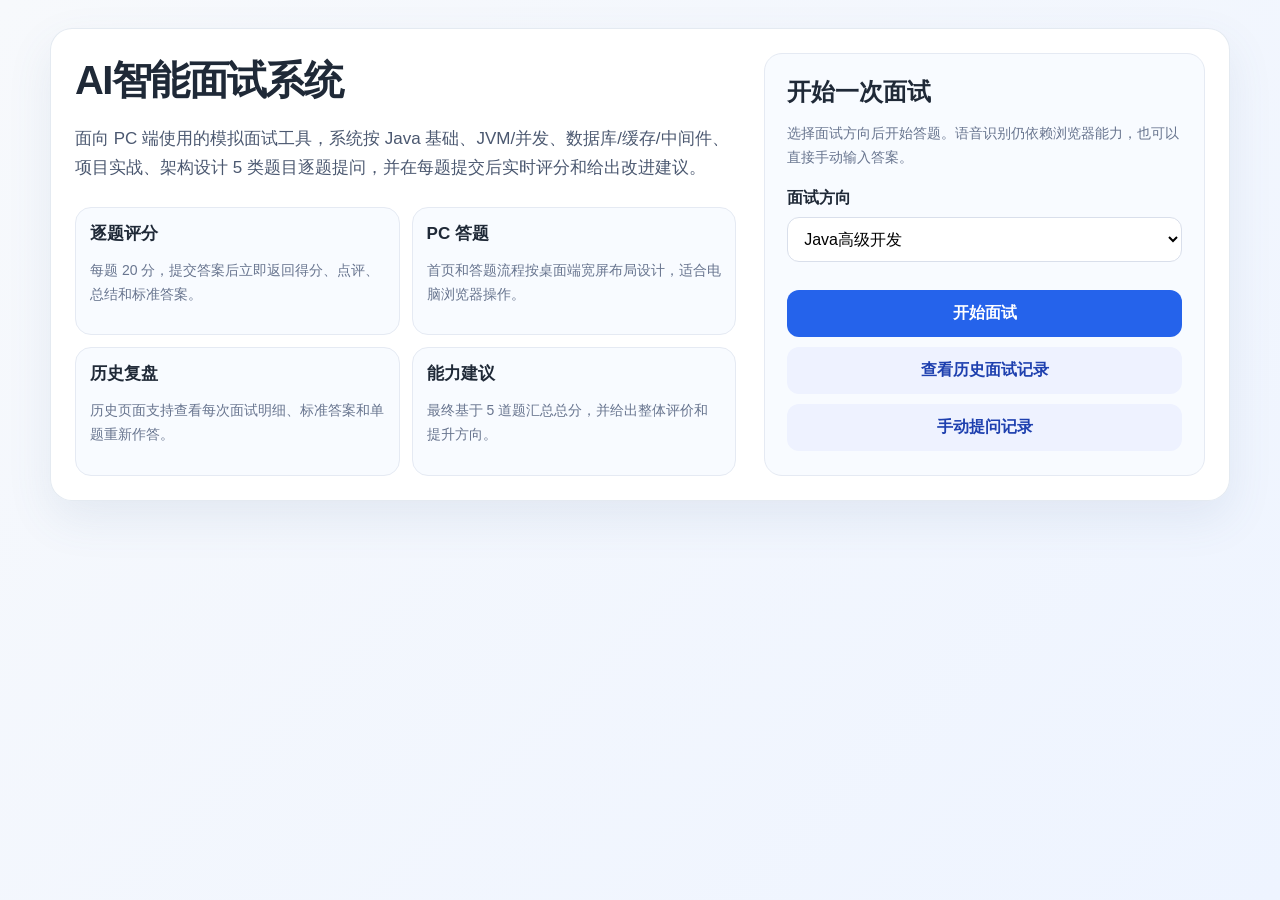
==== src/main/resources/static/index.html @ f900206b "初始提交" ====
<!doctype html>
<html lang="zh-CN">
<head>
    <meta charset="UTF-8">
    <meta name="viewport" content="width=device-width, initial-scale=1.0">
    <title>AI智能面试系统</title>
    <style>
        * {
            box-sizing: border-box;
        }

        body {
            margin: 0;
            background: linear-gradient(135deg, #f7f9fc 0%, #eef4ff 100%);
            color: #1f2937;
            font-family: -apple-system, BlinkMacSystemFont, "Segoe UI", sans-serif;
            min-width: 1180px;
        }

        .app {
            width: 1180px;
            min-height: 100vh;
            margin: 0 auto;
            padding: 28px 0;
        }

        .card {
            margin-bottom: 18px;
            padding: 24px;
            background: rgba(255, 255, 255, 0.94);
            border: 1px solid rgba(226, 232, 240, 0.9);
            border-radius: 22px;
            box-shadow: 0 18px 45px rgba(83, 105, 145, 0.10);
        }

        h1, h2, h3 {
            margin: 0 0 12px;
        }

        p {
            line-height: 1.7;
        }

        select, textarea {
            width: 100%;
            border-radius: 12px;
            font-size: 16px;
        }

        button {
            width: auto;
            min-width: 150px;
            border-radius: 12px;
            font-size: 16px;
            cursor: pointer;
        }

        select, textarea {
            padding: 12px;
            border: 1px solid #d9dfeb;
            background: #fff;
        }

        textarea {
            min-height: 150px;
            resize: vertical;
            line-height: 1.6;
        }

        button {
            margin-top: 10px;
            padding: 13px 14px;
            border: 0;
            background: #2563eb;
            color: #fff;
            font-weight: 700;
        }

        button.secondary {
            background: #eef2ff;
            color: #1e40af;
        }

        button.danger {
            background: #dc2626;
        }

        button:disabled {
            background: #a9b4c7;
        }

        .muted {
            color: #68758f;
            font-size: 14px;
        }

        .question {
            padding: 16px;
            background: #f8fafc;
            border-left: 4px solid #2563eb;
            border-radius: 12px;
            line-height: 1.8;
        }

        .score {
            font-size: 42px;
            font-weight: 800;
            color: #2563eb;
        }

        .hidden {
            display: none;
        }

        .row {
            display: grid;
            grid-template-columns: 1fr 1fr;
            gap: 10px;
        }

        .home-layout {
            display: grid;
            grid-template-columns: 1.2fr 0.8fr;
            gap: 28px;
            align-items: stretch;
        }

        .home-layout > h1,
        .home-layout > p,
        .home-layout > label,
        .home-layout > select,
        .home-layout > button {
            display: none;
        }

        .home-title {
            font-size: 40px;
            letter-spacing: -0.04em;
            margin-bottom: 16px;
        }

        .home-lead {
            max-width: 680px;
            color: #4b5870;
            font-size: 17px;
        }

        .feature-grid {
            display: grid;
            grid-template-columns: repeat(2, 1fr);
            gap: 12px;
            margin-top: 24px;
        }

        .feature-card {
            padding: 14px;
            background: #f8fbff;
            border: 1px solid #e5eaf3;
            border-radius: 16px;
        }

        .feature-card h3 {
            margin-bottom: 6px;
            font-size: 17px;
        }

        .action-panel {
            padding: 22px;
            background: #f8fbff;
            border-radius: 18px;
            border: 1px solid #e5eaf3;
        }

        .action-panel label {
            display: block;
            margin: 18px 0 8px;
            font-weight: 700;
        }

        .action-panel button {
            width: 100%;
        }

        .home-actions {
            margin-top: 18px;
        }

        .summary-item {
            padding: 12px;
            border: 1px solid #e5eaf3;
            border-radius: 12px;
            margin-top: 10px;
        }

        .history-item {
            padding: 14px;
            border: 1px solid #e5eaf3;
            border-radius: 14px;
            margin-top: 12px;
            background: #fbfdff;
        }

        .history-meta {
            color: #68758f;
            font-size: 13px;
            line-height: 1.7;
        }

        .reanswer-box {
            margin-top: 12px;
            padding: 12px;
            background: #f8fafc;
            border-radius: 12px;
        }
    </style>
</head>
<body>
<main class="app">
    <section id="home" class="card home-layout">
        <div>
            <h1 class="home-title">AI智能面试系统</h1>
            <p class="home-lead">面向 PC 端使用的模拟面试工具，系统按 Java 基础、JVM/并发、数据库/缓存/中间件、项目实战、架构设计 5 类题目逐题提问，并在每题提交后实时评分和给出改进建议。</p>
            <div class="feature-grid">
                <div class="feature-card">
                    <h3>逐题评分</h3>
                    <p class="muted">每题 20 分，提交答案后立即返回得分、点评、总结和标准答案。</p>
                </div>
                <div class="feature-card">
                    <h3>PC 答题</h3>
                    <p class="muted">首页和答题流程按桌面端宽屏布局设计，适合电脑浏览器操作。</p>
                </div>
                <div class="feature-card">
                    <h3>历史复盘</h3>
                    <p class="muted">历史页面支持查看每次面试明细、标准答案和单题重新作答。</p>
                </div>
                <div class="feature-card">
                    <h3>能力建议</h3>
                    <p class="muted">最终基于 5 道题汇总总分，并给出整体评价和提升方向。</p>
                </div>
            </div>
        </div>
        <div class="action-panel">
            <h2>开始一次面试</h2>
            <p class="muted">选择面试方向后开始答题。语音识别仍依赖浏览器能力，也可以直接手动输入答案。</p>
            <label>面试方向</label>
            <select id="positionType">
                <option value="Java高级开发">Java高级开发</option>
                <option value="Java架构师">Java架构师</option>
                <option value="AI应用开发">AI应用开发</option>
                <option value="后端微服务架构">后端微服务架构</option>
            </select>
            <div class="home-actions">
                <button onclick="startInterview()">开始面试</button>
                <button class="secondary" onclick="location.href='history.html'">查看历史面试记录</button>
                <button class="secondary" onclick="location.href='manual-questions.html'">手动提问记录</button>
            </div>
        </div>
    </section>

    <section id="interview" class="card hidden">
        <h2 id="questionTitle">第 1 / 5 题</h2>
        <p id="questionType" class="muted"></p>
        <div id="questionContent" class="question"></div>
        <p class="muted">请点击开始录音，回答完成后点击结束录音，再确认文字是否准确。</p>
        <p id="speechSupportTip" class="muted"></p>

        <div class="row">
            <button id="startRecordBtn" onclick="startRecord()">开始录音</button>
            <button id="stopRecordBtn" class="danger" onclick="stopRecord()" disabled>结束录音</button>
        </div>

        <h3>识别文字</h3>
        <textarea id="userAnswer" placeholder="语音识别结果会出现在这里，也可以手动修改。"></textarea>
        <button onclick="submitAnswer()">确认文字并提交评分</button>
        <button class="secondary" onclick="clearAnswer()">重新输入</button>
    </section>

    <section id="result" class="card hidden">
        <h2>本题评分</h2>
        <div><span id="score" class="score">0</span> / 20</div>
        <h3>标准答案</h3>
        <p id="referenceAnswer"></p>
        <h3>本题总结</h3>
        <p id="answerSummary"></p>
        <h3>AI点评</h3>
        <p id="comment"></p>
        <h3>改进建议</h3>
        <p id="suggestion"></p>
        <button id="nextBtn" onclick="nextQuestion()">下一题</button>
        <button id="summaryBtn" class="hidden" onclick="loadSummary()">查看总结</button>
    </section>

    <section id="summary" class="card hidden">
        <h2>面试总结</h2>
        <div><span id="totalScore" class="score">0</span> / 100</div>
        <h3>整体评价</h3>
        <p id="overallComment"></p>
        <h3>提升建议</h3>
        <p id="improvementAdvice"></p>
        <h3>每题明细</h3>
        <div id="questionList"></div>
        <button onclick="location.reload()">重新面试</button>
    </section>

    <section id="history" class="card hidden">
        <h2>历史面试记录</h2>
        <p class="muted">按创建时间倒序展示，点击详情查看每题回答和建议。</p>
        <div id="historyList"></div>
        <button class="secondary" onclick="show('home')">返回首页</button>
    </section>

    <section id="historyDetail" class="card hidden">
        <h2>历史面试详情</h2>
        <div><span id="historyTotalScore" class="score">0</span> / 100</div>
        <p id="historyBaseInfo" class="muted"></p>
        <h3>整体评价</h3>
        <p id="historyOverallComment"></p>
        <h3>提升建议</h3>
        <p id="historyImprovementAdvice"></p>
        <h3>每题明细</h3>
        <div id="historyQuestionList"></div>
        <button class="secondary" onclick="loadHistory()">返回历史列表</button>
    </section>
</main>

<script>
    let interviewId = null;
    let currentQuestion = null;
    let recognition = null;
    let recognizing = false;
    let currentHistoryInterviewId = null;

    window.addEventListener("DOMContentLoaded", () => {
        updateSpeechSupportTip();
        resumeFromUrl();
    });

    function show(id) {
        ["home", "interview", "result", "summary", "history", "historyDetail"].forEach(item => {
            document.getElementById(item).classList.toggle("hidden", item !== id);
        });
    }

    async function request(url, options = {}) {
        const response = await fetch(url, {
            headers: {"Content-Type": "application/json"},
            ...options
        });
        const data = await response.json();
        if (!response.ok) {
            throw new Error(data.message || "请求失败");
        }
        return data;
    }

    async function startInterview() {
        try {
            const positionType = document.getElementById("positionType").value;
            const data = await request("/api/interview/start", {
                method: "POST",
                body: JSON.stringify({positionType})
            });
            interviewId = data.interviewId;
            renderQuestion(data);
        } catch (error) {
            alert(error.message);
        }
    }

    async function resumeFromUrl() {
        const params = new URLSearchParams(window.location.search);
        const resumeId = params.get("continueInterviewId");
        if (!resumeId) {
            return;
        }
        try {
            const data = await request(`/api/interview/${resumeId}/continue`, {method: "POST"});
            interviewId = data.interviewId;
            renderQuestion(data);
        } catch (error) {
            alert(error.message);
        }
    }

    function renderQuestion(question) {
        currentQuestion = question;
        document.getElementById("questionTitle").innerText = `第 ${question.questionIndex} / ${question.totalQuestions} 题`;
        document.getElementById("questionType").innerText = `题型：${formatQuestionType(question.questionType)}`;
        document.getElementById("questionContent").innerText = question.questionContent;
        document.getElementById("userAnswer").value = "";
        show("interview");
    }

    function getSpeechRecognition() {
        const SpeechRecognition = window.SpeechRecognition || window.webkitSpeechRecognition;
        if (!SpeechRecognition) {
            alert("当前浏览器不支持浏览器语音识别。请尝试手机 Chrome、Edge 或较新版百度浏览器；也可以直接手动输入答案。");
            return null;
        }
        const instance = new SpeechRecognition();
        instance.lang = "zh-CN";
        instance.continuous = true;
        instance.interimResults = true;
        instance.onresult = event => {
            let text = "";
            for (let i = 0; i < event.results.length; i++) {
                text += event.results[i][0].transcript;
            }
            document.getElementById("userAnswer").value = text;
        };
        instance.onerror = event => {
            recognizing = false;
            updateRecordButtons();
            alert(buildSpeechErrorMessage(event.error));
        };
        instance.onend = () => {
            recognizing = false;
            updateRecordButtons();
        };
        return instance;
    }

    function updateSpeechSupportTip() {
        const tip = document.getElementById("speechSupportTip");
        if (!tip) {
            return;
        }
        const supported = Boolean(window.SpeechRecognition || window.webkitSpeechRecognition);
        const browserName = detectBrowserName();
        if (supported) {
            tip.innerText = `当前浏览器：${browserName}，已检测到浏览器语音识别能力。百度浏览器如果使用 Chromium 内核且开放该能力，也可以直接使用。`;
        } else {
            tip.innerText = `当前浏览器：${browserName}，未检测到浏览器语音识别能力。可换 Chrome/Edge/新版百度浏览器，或手动输入答案。`;
        }
    }

    function detectBrowserName() {
        const ua = navigator.userAgent || "";
        if (/baidubrowser|bidubrowser/i.test(ua)) {
            return "百度浏览器";
        }
        if (/Edg/i.test(ua)) {
            return "Edge";
        }
        if (/Chrome|CriOS/i.test(ua)) {
            return "Chrome/Chromium";
        }
        if (/Safari/i.test(ua)) {
            return "Safari";
        }
        return "未知浏览器";
    }

    function buildSpeechErrorMessage(error) {
        const mapping = {
            "not-allowed": "麦克风权限被拒绝，请在浏览器地址栏或系统设置中允许麦克风权限。",
            "service-not-allowed": "当前浏览器不允许使用在线语音识别服务，百度浏览器可能关闭了该能力；请换 Chrome/Edge 或手动输入。",
            "network": "语音识别网络服务不可用，请检查网络后重试。",
            "no-speech": "没有识别到语音，请靠近麦克风后重试。",
            "audio-capture": "无法获取麦克风，请检查设备或浏览器权限。",
            "aborted": "语音识别已中断。"
        };
        return "语音识别失败：" + (mapping[error] || error || "未知错误");
    }

    function startRecord() {
        recognition = getSpeechRecognition();
        if (!recognition) {
            return;
        }
        recognizing = true;
        updateRecordButtons();
        recognition.start();
    }

    function stopRecord() {
        if (recognition && recognizing) {
            recognition.stop();
        }
        recognizing = false;
        updateRecordButtons();
    }

    function updateRecordButtons() {
        document.getElementById("startRecordBtn").disabled = recognizing;
        document.getElementById("stopRecordBtn").disabled = !recognizing;
    }

    function clearAnswer() {
        document.getElementById("userAnswer").value = "";
    }

    async function submitAnswer() {
        const userAnswer = document.getElementById("userAnswer").value.trim();
        if (!userAnswer) {
            alert("请先录音识别或手动输入答案");
            return;
        }

        try {
            const data = await request(`/api/interview/${interviewId}/answer`, {
                method: "POST",
                body: JSON.stringify({
                    questionId: currentQuestion.questionId,
                    userAnswer
                })
            });
            document.getElementById("score").innerText = data.score;
            document.getElementById("referenceAnswer").innerText = data.referenceAnswer;
            document.getElementById("answerSummary").innerText = data.answerSummary;
            document.getElementById("comment").innerText = data.aiComment;
            document.getElementById("suggestion").innerText = data.suggestion;
            document.getElementById("nextBtn").classList.toggle("hidden", data.finished);
            document.getElementById("summaryBtn").classList.toggle("hidden", !data.finished);
            show("result");
        } catch (error) {
            alert(error.message);
        }
    }

    async function nextQuestion() {
        try {
            const data = await request(`/api/interview/${interviewId}/next`, {method: "POST"});
            renderQuestion(data);
        } catch (error) {
            alert(error.message);
        }
    }

    async function loadSummary() {
        try {
            const data = await request(`/api/interview/${interviewId}/summary`);
            document.getElementById("totalScore").innerText = data.totalScore;
            document.getElementById("overallComment").innerText = data.overallComment;
            document.getElementById("improvementAdvice").innerText = data.improvementAdvice;
            const list = document.getElementById("questionList");
            list.innerHTML = "";
            data.questions.forEach(item => {
                const div = document.createElement("div");
                div.className = "summary-item";
                div.innerHTML = `
                    <b>第 ${item.questionIndex} 题：${formatQuestionType(item.questionType)}｜${item.score} / 20</b>
                    <p>${escapeHtml(item.questionContent)}</p>
                    <p><b>标准答案：</b>${escapeHtml(item.referenceAnswer)}</p>
                    <p><b>你的回答：</b>${escapeHtml(item.userAnswer)}</p>
                    <p><b>本题总结：</b>${escapeHtml(item.answerSummary)}</p>
                    <p><b>点评：</b>${escapeHtml(item.aiComment)}</p>
                    <p><b>建议：</b>${escapeHtml(item.suggestion)}</p>
                `;
                list.appendChild(div);
            });
            show("summary");
        } catch (error) {
            alert(error.message);
        }
    }

    async function loadHistory() {
        try {
            const data = await request("/api/interview/history");
            const list = document.getElementById("historyList");
            list.innerHTML = "";
            if (!data.length) {
                list.innerHTML = `<p class="muted">暂无历史面试记录。</p>`;
            }
            data.forEach(item => {
                const div = document.createElement("div");
                div.className = "history-item";
                div.innerHTML = `
                    <h3>${escapeHtml(item.positionType)}：${item.totalScore || 0} / 100</h3>
                    <div class="history-meta">
                        状态：${formatStatus(item.status)}<br>
                        开始时间：${formatTime(item.createdAt)}<br>
                        完成时间：${formatTime(item.finishedAt)}
                    </div>
                    <button onclick="loadHistoryDetail(${item.interviewId})">查看详情</button>
                `;
                list.appendChild(div);
            });
            show("history");
        } catch (error) {
            alert(error.message);
        }
    }

    async function loadHistoryDetail(targetInterviewId) {
        try {
            currentHistoryInterviewId = targetInterviewId;
            const data = await request(`/api/interview/history/${targetInterviewId}`);
            document.getElementById("historyTotalScore").innerText = data.totalScore || 0;
            document.getElementById("historyBaseInfo").innerText =
                `${data.positionType} ｜ ${formatStatus(data.status)} ｜ ${formatTime(data.createdAt)}`;
            document.getElementById("historyOverallComment").innerText = data.overallComment || "暂无整体评价";
            document.getElementById("historyImprovementAdvice").innerText = data.improvementAdvice || "暂无提升建议";

            const list = document.getElementById("historyQuestionList");
            list.innerHTML = "";
            data.questions.forEach(item => {
                const div = document.createElement("div");
                div.className = "summary-item";
                div.innerHTML = `
                    <b>第 ${item.questionIndex} 题：${formatQuestionType(item.questionType)}｜${item.score} / 20</b>
                    <p>${escapeHtml(item.questionContent)}</p>
                    <p><b>标准答案：</b>${escapeHtml(item.referenceAnswer)}</p>
                    <p><b>你的回答：</b>${escapeHtml(item.userAnswer)}</p>
                    <p><b>本题总结：</b>${escapeHtml(item.answerSummary)}</p>
                    <p><b>点评：</b>${escapeHtml(item.aiComment)}</p>
                    <p><b>建议：</b>${escapeHtml(item.suggestion)}</p>
                    <button class="secondary" onclick="showReAnswerEditor(${item.questionId})">重新回答</button>
                    <div id="reanswerBox-${item.questionId}" class="reanswer-box hidden">
                        <textarea id="reanswerText-${item.questionId}" placeholder="请输入这道题的新答案，提交后系统会重新评分。">${escapeHtml(item.userAnswer)}</textarea>
                        <button onclick="submitReAnswer(${item.questionId})">提交重新评分</button>
                        <button class="secondary" onclick="cancelReAnswer(${item.questionId})">取消</button>
                    </div>
                `;
                list.appendChild(div);
            });
            show("historyDetail");
        } catch (error) {
            alert(error.message);
        }
    }

    function showReAnswerEditor(questionId) {
        document.getElementById(`reanswerBox-${questionId}`).classList.remove("hidden");
    }

    function cancelReAnswer(questionId) {
        document.getElementById(`reanswerBox-${questionId}`).classList.add("hidden");
    }

    async function submitReAnswer(questionId) {
        const textarea = document.getElementById(`reanswerText-${questionId}`);
        const userAnswer = textarea.value.trim();
        if (!userAnswer) {
            alert("请先输入新的答案");
            return;
        }
        try {
            const data = await request(`/api/interview/${currentHistoryInterviewId}/questions/${questionId}/answer`, {
                method: "PUT",
                body: JSON.stringify({userAnswer})
            });
            alert(`重新评分成功，本题 ${data.score} / 20，总分已更新为 ${data.totalScore} / 100`);
            await loadHistoryDetail(currentHistoryInterviewId);
        } catch (error) {
            alert(error.message);
        }
    }

    function formatStatus(status) {
        return status === "FINISHED" ? "已完成" : "进行中";
    }

    function formatQuestionType(type) {
        const mapping = {
            BASIC: "Java基础八股",
            CONCURRENCY: "JVM/并发八股",
            MIDDLEWARE: "数据库/缓存/中间件",
            PROJECT: "项目实战",
            ARCHITECTURE: "架构设计"
        };
        return mapping[type] || "未分类";
    }

    function formatTime(value) {
        if (!value) {
            return "-";
        }
        return String(value).replace("T", " ").substring(0, 19);
    }

    function escapeHtml(value) {
        return String(value || "")
            .replaceAll("&", "&amp;")
            .replaceAll("<", "&lt;")
            .replaceAll(">", "&gt;")
            .replaceAll("\"", "&quot;")
            .replaceAll("'", "&#039;");
    }
</script>
</body>
</html>
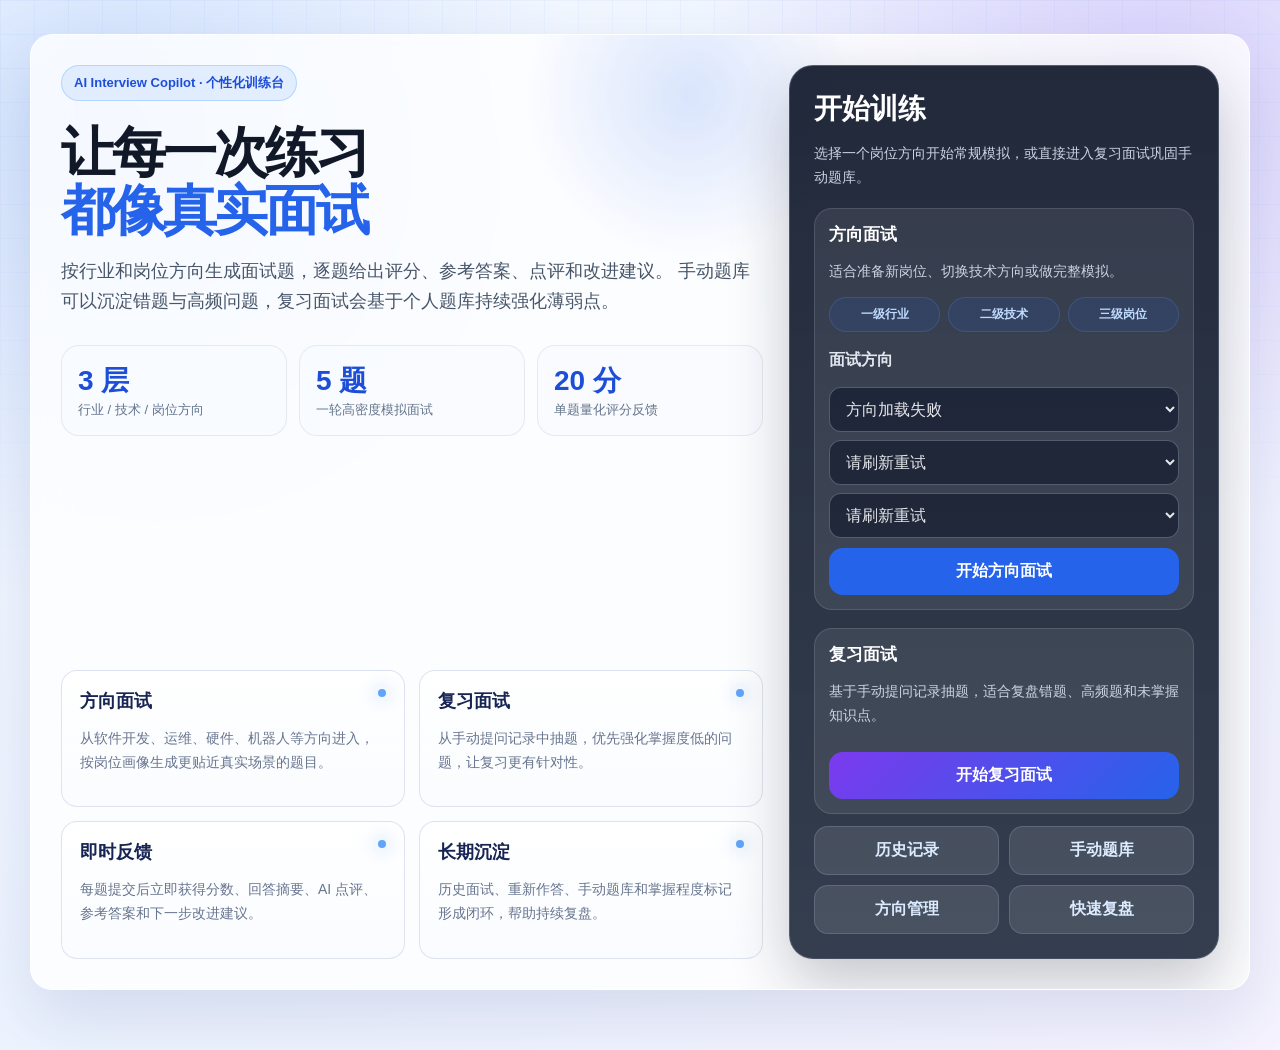
==== commit 33b7a8e5: "功能描述" ====
--- a/src/main/resources/static/index.html
+++ b/src/main/resources/static/index.html
@@ -85,6 +85,10 @@
             background: #dc2626;
         }
 
+        button.review {
+            background: #7c3aed;
+        }
+
         button:disabled {
             background: #a9b4c7;
         }
@@ -185,6 +189,11 @@
             margin-top: 18px;
         }
 
+        .action-divider {
+            margin: 18px 0 12px;
+            border-top: 1px dashed #dbe3f0;
+        }
+
         .summary-item {
             padding: 12px;
             border: 1px solid #e5eaf3;
@@ -206,53 +215,363 @@
             line-height: 1.7;
         }
 
+        .history-direction-group {
+            margin-top: 14px;
+            padding: 12px;
+            border: 1px solid #e8edf5;
+            border-radius: 16px;
+            background: #f8fbff;
+        }
+
+        .history-direction-head {
+            display: flex;
+            justify-content: space-between;
+            gap: 8px;
+            margin-bottom: 8px;
+            color: #172554;
+            font-weight: 800;
+        }
+
+        .history-direction-count {
+            color: #1e40af;
+            font-size: 13px;
+            white-space: nowrap;
+        }
+
         .reanswer-box {
             margin-top: 12px;
             padding: 12px;
             background: #f8fafc;
             border-radius: 12px;
         }
+
+        body {
+            background:
+                    radial-gradient(circle at 8% 12%, rgba(59, 130, 246, 0.20), transparent 32%),
+                    radial-gradient(circle at 90% 8%, rgba(124, 58, 237, 0.18), transparent 30%),
+                    linear-gradient(135deg, #f8fbff 0%, #eef4ff 45%, #f7f4ff 100%);
+        }
+
+        body::before {
+            content: "";
+            position: fixed;
+            inset: 0;
+            pointer-events: none;
+            background-image:
+                    linear-gradient(rgba(37, 99, 235, 0.05) 1px, transparent 1px),
+                    linear-gradient(90deg, rgba(37, 99, 235, 0.05) 1px, transparent 1px);
+            background-size: 34px 34px;
+            mask-image: linear-gradient(to bottom, rgba(0, 0, 0, 0.75), transparent 78%);
+        }
+
+        .app {
+            width: 1220px;
+            padding: 34px 0 42px;
+        }
+
+        button {
+            transition: transform 0.18s ease, box-shadow 0.18s ease, background 0.18s ease;
+        }
+
+        button:hover:not(:disabled) {
+            transform: translateY(-1px);
+            box-shadow: 0 12px 24px rgba(37, 99, 235, 0.18);
+        }
+
+        .home-layout {
+            position: relative;
+            overflow: hidden;
+            grid-template-columns: minmax(0, 1.15fr) 430px;
+            gap: 26px;
+            min-height: 720px;
+            padding: 30px;
+            background: rgba(255, 255, 255, 0.78);
+            backdrop-filter: blur(18px);
+            border: 1px solid rgba(255, 255, 255, 0.75);
+            box-shadow: 0 28px 70px rgba(58, 83, 142, 0.16);
+        }
+
+        .home-layout::after {
+            content: "";
+            position: absolute;
+            right: 380px;
+            top: -120px;
+            width: 360px;
+            height: 360px;
+            border-radius: 999px;
+            background: radial-gradient(circle, rgba(37, 99, 235, 0.16), transparent 65%);
+            pointer-events: none;
+        }
+
+        .hero-main {
+            position: relative;
+            z-index: 1;
+            display: flex;
+            flex-direction: column;
+            min-height: 660px;
+        }
+
+        .hero-badge {
+            display: inline-flex;
+            align-items: center;
+            width: fit-content;
+            gap: 8px;
+            padding: 8px 12px;
+            color: #1d4ed8;
+            background: rgba(219, 234, 254, 0.78);
+            border: 1px solid rgba(147, 197, 253, 0.58);
+            border-radius: 999px;
+            font-weight: 800;
+            font-size: 13px;
+        }
+
+        .home-title {
+            margin-top: 22px;
+            font-size: 54px;
+            line-height: 1.08;
+            letter-spacing: -0.055em;
+            color: #111827;
+        }
+
+        .home-title span {
+            color: #2563eb;
+        }
+
+        .home-lead {
+            max-width: 720px;
+            margin: 0;
+            color: #475569;
+            font-size: 18px;
+        }
+
+        .hero-stats {
+            display: grid;
+            grid-template-columns: repeat(3, 1fr);
+            gap: 12px;
+            margin: 28px 0 26px;
+        }
+
+        .stat-card {
+            padding: 16px;
+            background: rgba(248, 251, 255, 0.82);
+            border: 1px solid rgba(226, 232, 240, 0.88);
+            border-radius: 18px;
+        }
+
+        .stat-value {
+            display: block;
+            color: #1d4ed8;
+            font-size: 28px;
+            font-weight: 900;
+        }
+
+        .stat-label {
+            color: #64748b;
+            font-size: 13px;
+        }
+
+        .feature-grid {
+            grid-template-columns: repeat(2, minmax(0, 1fr));
+            gap: 14px;
+            margin-top: auto;
+        }
+
+        .feature-card {
+            position: relative;
+            min-height: 132px;
+            padding: 18px;
+            background: linear-gradient(180deg, rgba(255, 255, 255, 0.88), rgba(248, 251, 255, 0.78));
+            border: 1px solid rgba(219, 226, 239, 0.94);
+            box-shadow: inset 0 1px 0 rgba(255, 255, 255, 0.9);
+        }
+
+        .feature-card::before {
+            content: "";
+            position: absolute;
+            top: 18px;
+            right: 18px;
+            width: 8px;
+            height: 8px;
+            border-radius: 50%;
+            background: #60a5fa;
+            box-shadow: 0 0 18px rgba(96, 165, 250, 0.9);
+        }
+
+        .feature-card h3 {
+            color: #172554;
+            font-size: 18px;
+        }
+
+        .action-panel {
+            position: relative;
+            z-index: 1;
+            padding: 24px;
+            background: linear-gradient(180deg, rgba(15, 23, 42, 0.92), rgba(30, 41, 59, 0.90));
+            color: #fff;
+            border: 1px solid rgba(148, 163, 184, 0.32);
+            border-radius: 24px;
+            box-shadow: 0 24px 60px rgba(15, 23, 42, 0.24);
+        }
+
+        .action-panel h2 {
+            font-size: 28px;
+        }
+
+        .action-panel .muted {
+            color: #cbd5e1;
+        }
+
+        .action-panel label {
+            color: #e2e8f0;
+        }
+
+        .action-panel select {
+            margin-top: 8px;
+            color: #e5e7eb;
+            background: rgba(15, 23, 42, 0.62);
+            border: 1px solid rgba(148, 163, 184, 0.44);
+            outline: none;
+        }
+
+        .action-panel select:focus {
+            border-color: #60a5fa;
+            box-shadow: 0 0 0 3px rgba(96, 165, 250, 0.16);
+        }
+
+        .action-panel button {
+            border-radius: 14px;
+        }
+
+        .action-panel button.secondary {
+            background: rgba(255, 255, 255, 0.10);
+            color: #dbeafe;
+            border: 1px solid rgba(191, 219, 254, 0.18);
+        }
+
+        .action-panel button.review {
+            background: linear-gradient(135deg, #7c3aed, #2563eb);
+        }
+
+        .direction-helper {
+            display: grid;
+            grid-template-columns: repeat(3, 1fr);
+            gap: 8px;
+            margin: 14px 0 4px;
+        }
+
+        .direction-helper span {
+            padding: 8px;
+            text-align: center;
+            color: #bfdbfe;
+            background: rgba(37, 99, 235, 0.12);
+            border: 1px solid rgba(96, 165, 250, 0.18);
+            border-radius: 999px;
+            font-size: 12px;
+            font-weight: 700;
+        }
+
+        .mode-card {
+            margin-top: 18px;
+            padding: 14px;
+            border-radius: 18px;
+            background: rgba(255, 255, 255, 0.08);
+            border: 1px solid rgba(255, 255, 255, 0.12);
+        }
+
+        .mode-card h3 {
+            margin-bottom: 4px;
+            font-size: 17px;
+        }
+
+        .quick-links {
+            display: grid;
+            grid-template-columns: 1fr 1fr;
+            gap: 10px;
+            margin-top: 12px;
+        }
+
+        .quick-links button {
+            min-width: 0;
+            margin-top: 0;
+        }
     </style>
 </head>
 <body>
 <main class="app">
     <section id="home" class="card home-layout">
-        <div>
-            <h1 class="home-title">AI智能面试系统</h1>
-            <p class="home-lead">面向 PC 端使用的模拟面试工具，系统按 Java 基础、JVM/并发、数据库/缓存/中间件、项目实战、架构设计 5 类题目逐题提问，并在每题提交后实时评分和给出改进建议。</p>
+        <div class="hero-main">
+            <div class="hero-badge">AI Interview Copilot · 个性化训练台</div>
+            <h1 class="home-title">让每一次练习<br><span>都像真实面试</span></h1>
+            <p class="home-lead">
+                按行业和岗位方向生成面试题，逐题给出评分、参考答案、点评和改进建议。
+                手动题库可以沉淀错题与高频问题，复习面试会基于个人题库持续强化薄弱点。
+            </p>
+
+            <div class="hero-stats">
+                <div class="stat-card">
+                    <span class="stat-value">3 层</span>
+                    <span class="stat-label">行业 / 技术 / 岗位方向</span>
+                </div>
+                <div class="stat-card">
+                    <span class="stat-value">5 题</span>
+                    <span class="stat-label">一轮高密度模拟面试</span>
+                </div>
+                <div class="stat-card">
+                    <span class="stat-value">20 分</span>
+                    <span class="stat-label">单题量化评分反馈</span>
+                </div>
+            </div>
+
             <div class="feature-grid">
                 <div class="feature-card">
-                    <h3>逐题评分</h3>
-                    <p class="muted">每题 20 分，提交答案后立即返回得分、点评、总结和标准答案。</p>
+                    <h3>方向面试</h3>
+                    <p class="muted">从软件开发、运维、硬件、机器人等方向进入，按岗位画像生成更贴近真实场景的题目。</p>
                 </div>
                 <div class="feature-card">
-                    <h3>PC 答题</h3>
-                    <p class="muted">首页和答题流程按桌面端宽屏布局设计，适合电脑浏览器操作。</p>
+                    <h3>复习面试</h3>
+                    <p class="muted">从手动提问记录中抽题，优先强化掌握度低的问题，让复习更有针对性。</p>
                 </div>
                 <div class="feature-card">
-                    <h3>历史复盘</h3>
-                    <p class="muted">历史页面支持查看每次面试明细、标准答案和单题重新作答。</p>
+                    <h3>即时反馈</h3>
+                    <p class="muted">每题提交后立即获得分数、回答摘要、AI 点评、参考答案和下一步改进建议。</p>
                 </div>
                 <div class="feature-card">
-                    <h3>能力建议</h3>
-                    <p class="muted">最终基于 5 道题汇总总分，并给出整体评价和提升方向。</p>
+                    <h3>长期沉淀</h3>
+                    <p class="muted">历史面试、重新作答、手动题库和掌握程度标记形成闭环，帮助持续复盘。</p>
                 </div>
             </div>
         </div>
+
         <div class="action-panel">
-            <h2>开始一次面试</h2>
-            <p class="muted">选择面试方向后开始答题。语音识别仍依赖浏览器能力，也可以直接手动输入答案。</p>
-            <label>面试方向</label>
-            <select id="positionType">
-                <option value="Java高级开发">Java高级开发</option>
-                <option value="Java架构师">Java架构师</option>
-                <option value="AI应用开发">AI应用开发</option>
-                <option value="后端微服务架构">后端微服务架构</option>
-            </select>
-            <div class="home-actions">
-                <button onclick="startInterview()">开始面试</button>
-                <button class="secondary" onclick="location.href='history.html'">查看历史面试记录</button>
-                <button class="secondary" onclick="location.href='manual-questions.html'">手动提问记录</button>
+            <h2>开始训练</h2>
+            <p class="muted">选择一个岗位方向开始常规模拟，或直接进入复习面试巩固手动题库。</p>
+
+            <div class="mode-card">
+                <h3>方向面试</h3>
+                <p class="muted">适合准备新岗位、切换技术方向或做完整模拟。</p>
+                <div class="direction-helper">
+                    <span>一级行业</span>
+                    <span>二级技术</span>
+                    <span>三级岗位</span>
+                </div>
+                <label>面试方向</label>
+                <select id="directionLevel1" onchange="onDirectionLevel1Change()"></select>
+                <select id="directionLevel2" onchange="onDirectionLevel2Change()"></select>
+                <select id="directionLevel3"></select>
+                <button onclick="startInterview()">开始方向面试</button>
+            </div>
+
+            <div class="mode-card">
+                <h3>复习面试</h3>
+                <p class="muted">基于手动提问记录抽题，适合复盘错题、高频题和未掌握知识点。</p>
+                <button class="review" onclick="startReviewInterview()">开始复习面试</button>
+            </div>
+
+            <div class="quick-links">
+                <button class="secondary" onclick="location.href='history.html'">历史记录</button>
+                <button class="secondary" onclick="location.href='manual-questions.html'">手动题库</button>
+                <button class="secondary" onclick="location.href='admin-directions.html'">方向管理</button>
+                <button class="secondary" onclick="loadHistory()">快速复盘</button>
             </div>
         </div>
     </section>
@@ -273,6 +592,7 @@
         <textarea id="userAnswer" placeholder="语音识别结果会出现在这里，也可以手动修改。"></textarea>
         <button onclick="submitAnswer()">确认文字并提交评分</button>
         <button class="secondary" onclick="clearAnswer()">重新输入</button>
+        <button class="danger" onclick="cancelInterview()">取消当前面试</button>
     </section>
 
     <section id="result" class="card hidden">
@@ -288,6 +608,7 @@
         <p id="suggestion"></p>
         <button id="nextBtn" onclick="nextQuestion()">下一题</button>
         <button id="summaryBtn" class="hidden" onclick="loadSummary()">查看总结</button>
+        <button id="cancelResultBtn" class="danger" onclick="cancelInterview()">取消当前面试</button>
     </section>
 
     <section id="summary" class="card hidden">
@@ -329,9 +650,11 @@
     let recognition = null;
     let recognizing = false;
     let currentHistoryInterviewId = null;
+    let directionTree = [];
 
     window.addEventListener("DOMContentLoaded", () => {
         updateSpeechSupportTip();
+        loadDirectionTree();
         resumeFromUrl();
     });
 
@@ -355,11 +678,76 @@
 
     async function startInterview() {
         try {
-            const positionType = document.getElementById("positionType").value;
+            const directionId = getSelectedDirectionId();
+            if (!directionId) {
+                alert("请先选择面试方向");
+                return;
+            }
             const data = await request("/api/interview/start", {
                 method: "POST",
-                body: JSON.stringify({positionType})
+                body: JSON.stringify({directionId})
             });
+            interviewId = data.interviewId;
+            renderQuestion(data);
+        } catch (error) {
+            alert(error.message);
+        }
+    }
+
+    async function loadDirectionTree() {
+        try {
+            directionTree = await request("/api/interview-directions/tree");
+            renderDirectionLevel1();
+        } catch (error) {
+            directionTree = [];
+            document.getElementById("directionLevel1").innerHTML = `<option value="">方向加载失败</option>`;
+            document.getElementById("directionLevel2").innerHTML = `<option value="">请刷新重试</option>`;
+            document.getElementById("directionLevel3").innerHTML = `<option value="">请刷新重试</option>`;
+        }
+    }
+
+    function renderDirectionLevel1() {
+        fillDirectionSelect("directionLevel1", directionTree, "请选择一级方向");
+        onDirectionLevel1Change();
+    }
+
+    function onDirectionLevel1Change() {
+        const level1 = findDirection(directionTree, document.getElementById("directionLevel1").value);
+        fillDirectionSelect("directionLevel2", level1 ? level1.children : [], "请选择二级方向");
+        onDirectionLevel2Change();
+    }
+
+    function onDirectionLevel2Change() {
+        const level1 = findDirection(directionTree, document.getElementById("directionLevel1").value);
+        const level2 = findDirection(level1 ? level1.children : [], document.getElementById("directionLevel2").value);
+        fillDirectionSelect("directionLevel3", level2 ? level2.children : [], "请选择三级方向");
+    }
+
+    function fillDirectionSelect(id, directions, placeholder) {
+        const select = document.getElementById(id);
+        select.innerHTML = `<option value="">${placeholder}</option>`;
+        directions.forEach(direction => {
+            const option = document.createElement("option");
+            option.value = direction.id;
+            option.textContent = direction.name;
+            select.appendChild(option);
+        });
+        select.disabled = directions.length === 0;
+    }
+
+    function findDirection(directions, id) {
+        return directions.find(direction => String(direction.id) === String(id));
+    }
+
+    function getSelectedDirectionId() {
+        return document.getElementById("directionLevel3").value
+            || document.getElementById("directionLevel2").value
+            || document.getElementById("directionLevel1").value;
+    }
+
+    async function startReviewInterview() {
+        try {
+            const data = await request("/api/interview/review/start", {method: "POST"});
             interviewId = data.interviewId;
             renderQuestion(data);
         } catch (error) {
@@ -388,6 +776,7 @@
         document.getElementById("questionType").innerText = `题型：${formatQuestionType(question.questionType)}`;
         document.getElementById("questionContent").innerText = question.questionContent;
         document.getElementById("userAnswer").value = "";
+        document.getElementById("cancelResultBtn").classList.remove("hidden");
         show("interview");
     }
 
@@ -512,6 +901,7 @@
             document.getElementById("suggestion").innerText = data.suggestion;
             document.getElementById("nextBtn").classList.toggle("hidden", data.finished);
             document.getElementById("summaryBtn").classList.toggle("hidden", !data.finished);
+            document.getElementById("cancelResultBtn").classList.toggle("hidden", data.finished);
             show("result");
         } catch (error) {
             alert(error.message);
@@ -522,6 +912,34 @@
         try {
             const data = await request(`/api/interview/${interviewId}/next`, {method: "POST"});
             renderQuestion(data);
+        } catch (error) {
+            alert(error.message);
+        }
+    }
+
+    async function cancelInterview() {
+        if (!interviewId) {
+            show("home");
+            return;
+        }
+        const confirmed = confirm("确认取消当前面试吗？取消后本次记录会标记为已取消，不能继续作答。");
+        if (!confirmed) {
+            return;
+        }
+        try {
+            if (recognizing) {
+                stopRecord();
+            }
+            const response = await fetch(`/api/interview/${interviewId}/cancel`, {method: "POST"});
+            if (!response.ok) {
+                const data = await response.json();
+                throw new Error(data.message || "取消面试失败");
+            }
+            interviewId = null;
+            currentQuestion = null;
+            clearAnswer();
+            alert("当前面试已取消");
+            show("home");
         } catch (error) {
             alert(error.message);
         }
@@ -558,24 +976,36 @@
     async function loadHistory() {
         try {
             const data = await request("/api/interview/history");
+            const records = Array.isArray(data) ? data : (data.records || []);
             const list = document.getElementById("historyList");
             list.innerHTML = "";
-            if (!data.length) {
+            if (!records.length) {
                 list.innerHTML = `<p class="muted">暂无历史面试记录。</p>`;
             }
-            data.forEach(item => {
-                const div = document.createElement("div");
-                div.className = "history-item";
-                div.innerHTML = `
-                    <h3>${escapeHtml(item.positionType)}：${item.totalScore || 0} / 100</h3>
-                    <div class="history-meta">
-                        状态：${formatStatus(item.status)}<br>
-                        开始时间：${formatTime(item.createdAt)}<br>
-                        完成时间：${formatTime(item.finishedAt)}
+            groupHistoryByDirection(records).forEach(group => {
+                const groupDiv = document.createElement("div");
+                groupDiv.className = "history-direction-group";
+                groupDiv.innerHTML = `
+                    <div class="history-direction-head">
+                        <span>${escapeHtml(group.name)}</span>
+                        <span class="history-direction-count">${group.items.length} 条</span>
                     </div>
-                    <button onclick="loadHistoryDetail(${item.interviewId})">查看详情</button>
                 `;
-                list.appendChild(div);
+                group.items.forEach(item => {
+                    const div = document.createElement("div");
+                    div.className = "history-item";
+                    div.innerHTML = `
+                        <h3>${escapeHtml(formatPositionType(item.positionType))}：${item.totalScore || 0} / 100</h3>
+                        <div class="history-meta">
+                            状态：${formatStatus(item.status)}<br>
+                            开始时间：${formatTime(item.createdAt)}<br>
+                            完成时间：${formatTime(item.finishedAt)}
+                        </div>
+                        <button onclick="loadHistoryDetail(${item.interviewId})">查看详情</button>
+                    `;
+                    groupDiv.appendChild(div);
+                });
+                list.appendChild(groupDiv);
             });
             show("history");
         } catch (error) {
@@ -589,7 +1019,7 @@
             const data = await request(`/api/interview/history/${targetInterviewId}`);
             document.getElementById("historyTotalScore").innerText = data.totalScore || 0;
             document.getElementById("historyBaseInfo").innerText =
-                `${data.positionType} ｜ ${formatStatus(data.status)} ｜ ${formatTime(data.createdAt)}`;
+                `${formatPositionType(data.positionType)} ｜ ${formatStatus(data.status)} ｜ ${formatTime(data.createdAt)}`;
             document.getElementById("historyOverallComment").innerText = data.overallComment || "暂无整体评价";
             document.getElementById("historyImprovementAdvice").innerText = data.improvementAdvice || "暂无提升建议";
 
@@ -649,7 +1079,12 @@
     }
 
     function formatStatus(status) {
-        return status === "FINISHED" ? "已完成" : "进行中";
+        const mapping = {
+            FINISHED: "已完成",
+            CANCELLED: "已取消",
+            RUNNING: "进行中"
+        };
+        return mapping[status] || "进行中";
     }
 
     function formatQuestionType(type) {
@@ -658,9 +1093,39 @@
             CONCURRENCY: "JVM/并发八股",
             MIDDLEWARE: "数据库/缓存/中间件",
             PROJECT: "项目实战",
-            ARCHITECTURE: "架构设计"
+            ARCHITECTURE: "架构设计",
+            REVIEW: "复习题"
         };
         return mapping[type] || "未分类";
+    }
+
+    function formatPositionType(positionType) {
+        return positionType === "REVIEW" ? "复习（基于手动提问）" : positionType;
+    }
+
+    function groupHistoryByDirection(items) {
+        const groupMap = new Map();
+        items.forEach(item => {
+            const groupName = getDirectionGroupName(item.positionType);
+            if (!groupMap.has(groupName)) {
+                groupMap.set(groupName, []);
+            }
+            groupMap.get(groupName).push(item);
+        });
+        return Array.from(groupMap.entries()).map(([name, groupItems]) => ({
+            name,
+            items: groupItems
+        }));
+    }
+
+    function getDirectionGroupName(positionType) {
+        if (positionType === "REVIEW") {
+            return "复习面试";
+        }
+        const normalized = formatPositionType(positionType);
+        return normalized.includes("/")
+            ? normalized.split("/")[0].trim()
+            : normalized;
     }
 
     function formatTime(value) {
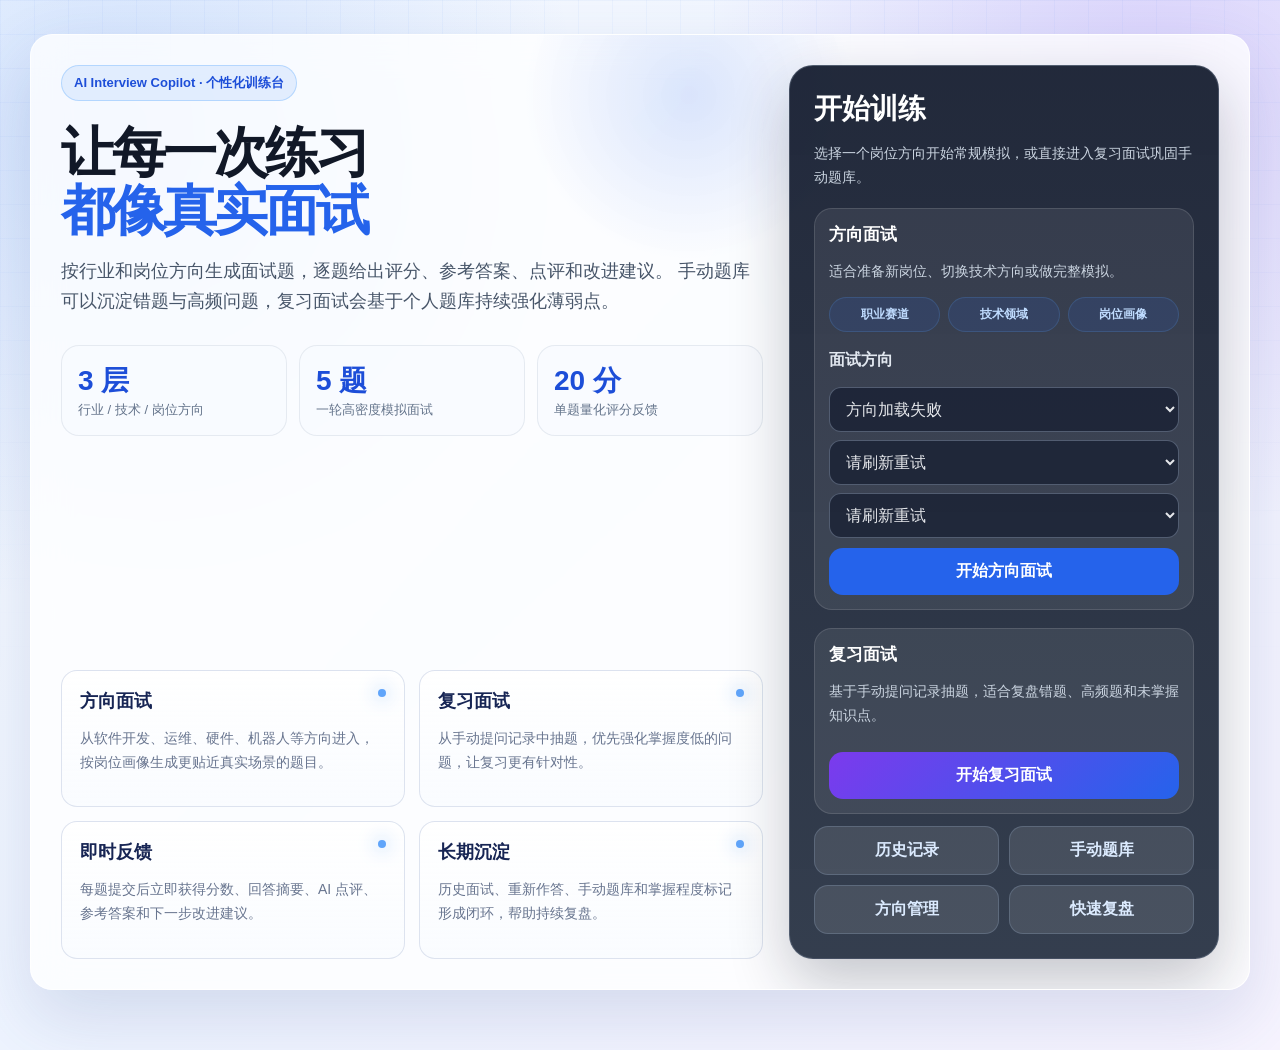
==== commit 4ebf3ab1: "名字产品化" ====
--- a/src/main/resources/static/index.html
+++ b/src/main/resources/static/index.html
@@ -550,9 +550,9 @@
                 <h3>方向面试</h3>
                 <p class="muted">适合准备新岗位、切换技术方向或做完整模拟。</p>
                 <div class="direction-helper">
-                    <span>一级行业</span>
-                    <span>二级技术</span>
-                    <span>三级岗位</span>
+                    <span>职业赛道</span>
+                    <span>技术领域</span>
+                    <span>岗位画像</span>
                 </div>
                 <label>面试方向</label>
                 <select id="directionLevel1" onchange="onDirectionLevel1Change()"></select>
@@ -571,7 +571,7 @@
                 <button class="secondary" onclick="location.href='history.html'">历史记录</button>
                 <button class="secondary" onclick="location.href='manual-questions.html'">手动题库</button>
                 <button class="secondary" onclick="location.href='admin-directions.html'">方向管理</button>
-                <button class="secondary" onclick="loadHistory()">快速复盘</button>
+                <button class="secondary" onclick="location.href='history.html'">快速复盘</button>
             </div>
         </div>
     </section>
@@ -707,20 +707,20 @@
     }
 
     function renderDirectionLevel1() {
-        fillDirectionSelect("directionLevel1", directionTree, "请选择一级方向");
+        fillDirectionSelect("directionLevel1", directionTree, "请选择职业赛道");
         onDirectionLevel1Change();
     }
 
     function onDirectionLevel1Change() {
         const level1 = findDirection(directionTree, document.getElementById("directionLevel1").value);
-        fillDirectionSelect("directionLevel2", level1 ? level1.children : [], "请选择二级方向");
+        fillDirectionSelect("directionLevel2", level1 ? level1.children : [], "请选择技术领域");
         onDirectionLevel2Change();
     }
 
     function onDirectionLevel2Change() {
         const level1 = findDirection(directionTree, document.getElementById("directionLevel1").value);
         const level2 = findDirection(level1 ? level1.children : [], document.getElementById("directionLevel2").value);
-        fillDirectionSelect("directionLevel3", level2 ? level2.children : [], "请选择三级方向");
+        fillDirectionSelect("directionLevel3", level2 ? level2.children : [], "请选择岗位画像");
     }
 
     function fillDirectionSelect(id, directions, placeholder) {
@@ -995,7 +995,7 @@
                     const div = document.createElement("div");
                     div.className = "history-item";
                     div.innerHTML = `
-                        <h3>${escapeHtml(formatPositionType(item.positionType))}：${item.totalScore || 0} / 100</h3>
+                        <h3>${escapeHtml(formatPositionTypeForCard(item.positionType))}：${item.totalScore || 0} / 100</h3>
                         <div class="history-meta">
                             状态：${formatStatus(item.status)}<br>
                             开始时间：${formatTime(item.createdAt)}<br>
@@ -1103,6 +1103,15 @@
         return positionType === "REVIEW" ? "复习（基于手动提问）" : positionType;
     }
 
+    function formatPositionTypeForCard(positionType) {
+        const normalized = formatPositionType(positionType);
+        if (positionType === "REVIEW") {
+            return normalized;
+        }
+        const parts = normalized.split("/").map(item => item.trim()).filter(Boolean);
+        return parts.length >= 2 ? parts.slice(-2).join(" / ") : normalized;
+    }
+
     function groupHistoryByDirection(items) {
         const groupMap = new Map();
         items.forEach(item => {
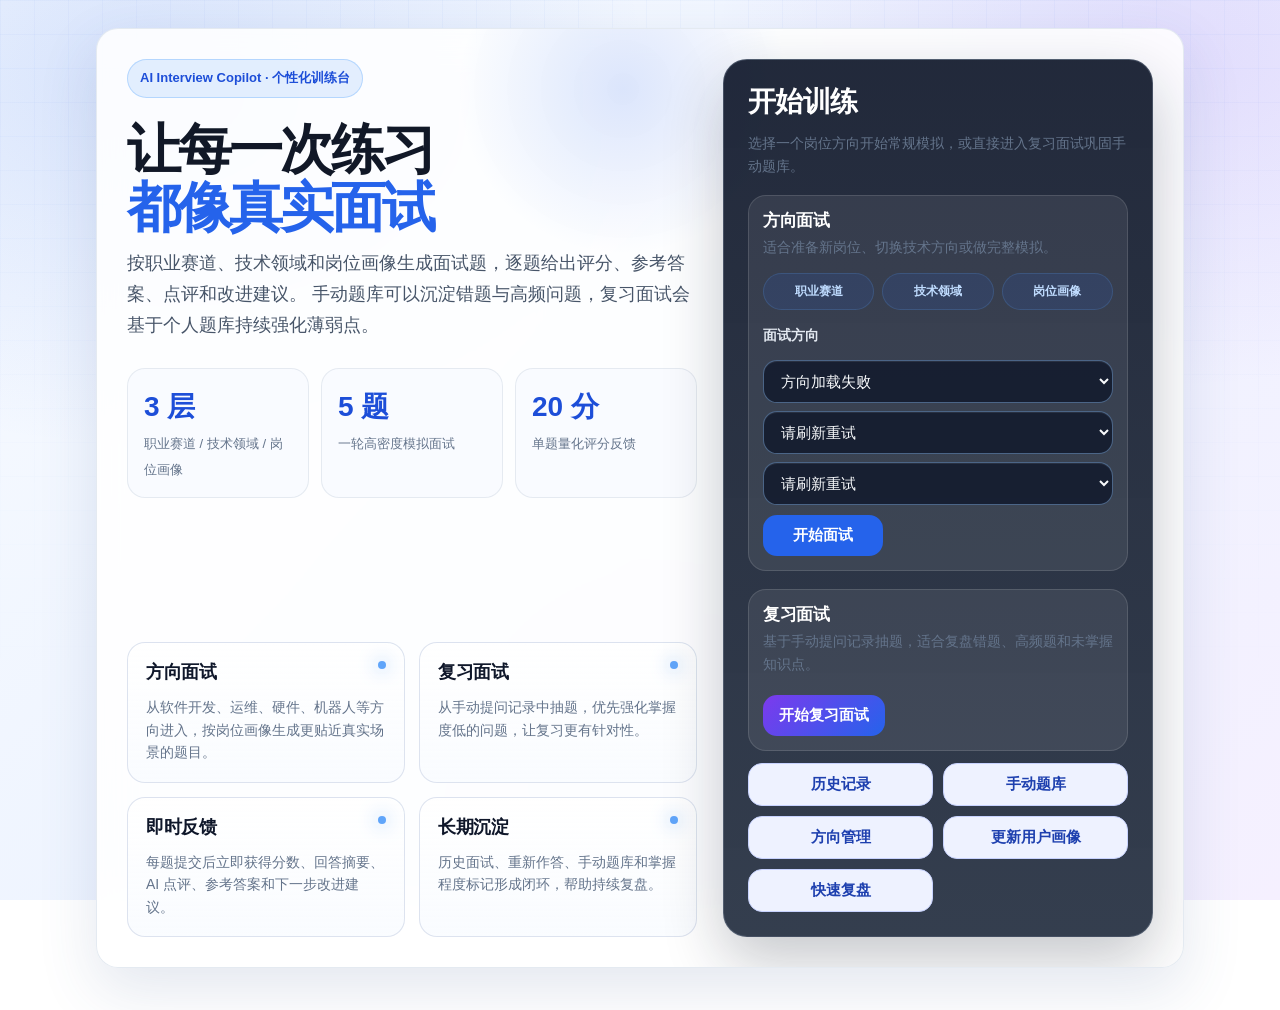
==== commit 0038cc22: "新增用户画像功能" ====
--- a/src/main/resources/static/index.html
+++ b/src/main/resources/static/index.html
@@ -5,496 +5,9 @@
     <meta name="viewport" content="width=device-width, initial-scale=1.0">
     <title>AI智能面试系统</title>
     <style>
-        * {
-            box-sizing: border-box;
-        }
-
-        body {
-            margin: 0;
-            background: linear-gradient(135deg, #f7f9fc 0%, #eef4ff 100%);
-            color: #1f2937;
-            font-family: -apple-system, BlinkMacSystemFont, "Segoe UI", sans-serif;
-            min-width: 1180px;
-        }
-
-        .app {
-            width: 1180px;
-            min-height: 100vh;
-            margin: 0 auto;
-            padding: 28px 0;
-        }
-
-        .card {
-            margin-bottom: 18px;
-            padding: 24px;
-            background: rgba(255, 255, 255, 0.94);
-            border: 1px solid rgba(226, 232, 240, 0.9);
-            border-radius: 22px;
-            box-shadow: 0 18px 45px rgba(83, 105, 145, 0.10);
-        }
-
-        h1, h2, h3 {
-            margin: 0 0 12px;
-        }
-
-        p {
-            line-height: 1.7;
-        }
-
-        select, textarea {
-            width: 100%;
-            border-radius: 12px;
-            font-size: 16px;
-        }
-
-        button {
-            width: auto;
-            min-width: 150px;
-            border-radius: 12px;
-            font-size: 16px;
-            cursor: pointer;
-        }
-
-        select, textarea {
-            padding: 12px;
-            border: 1px solid #d9dfeb;
-            background: #fff;
-        }
-
-        textarea {
-            min-height: 150px;
-            resize: vertical;
-            line-height: 1.6;
-        }
-
-        button {
-            margin-top: 10px;
-            padding: 13px 14px;
-            border: 0;
-            background: #2563eb;
-            color: #fff;
-            font-weight: 700;
-        }
-
-        button.secondary {
-            background: #eef2ff;
-            color: #1e40af;
-        }
-
-        button.danger {
-            background: #dc2626;
-        }
-
-        button.review {
-            background: #7c3aed;
-        }
-
-        button:disabled {
-            background: #a9b4c7;
-        }
-
-        .muted {
-            color: #68758f;
-            font-size: 14px;
-        }
-
-        .question {
-            padding: 16px;
-            background: #f8fafc;
-            border-left: 4px solid #2563eb;
-            border-radius: 12px;
-            line-height: 1.8;
-        }
-
-        .score {
-            font-size: 42px;
-            font-weight: 800;
-            color: #2563eb;
-        }
-
-        .hidden {
-            display: none;
-        }
-
-        .row {
-            display: grid;
-            grid-template-columns: 1fr 1fr;
-            gap: 10px;
-        }
-
-        .home-layout {
-            display: grid;
-            grid-template-columns: 1.2fr 0.8fr;
-            gap: 28px;
-            align-items: stretch;
-        }
-
-        .home-layout > h1,
-        .home-layout > p,
-        .home-layout > label,
-        .home-layout > select,
-        .home-layout > button {
-            display: none;
-        }
-
-        .home-title {
-            font-size: 40px;
-            letter-spacing: -0.04em;
-            margin-bottom: 16px;
-        }
-
-        .home-lead {
-            max-width: 680px;
-            color: #4b5870;
-            font-size: 17px;
-        }
-
-        .feature-grid {
-            display: grid;
-            grid-template-columns: repeat(2, 1fr);
-            gap: 12px;
-            margin-top: 24px;
-        }
-
-        .feature-card {
-            padding: 14px;
-            background: #f8fbff;
-            border: 1px solid #e5eaf3;
-            border-radius: 16px;
-        }
-
-        .feature-card h3 {
-            margin-bottom: 6px;
-            font-size: 17px;
-        }
-
-        .action-panel {
-            padding: 22px;
-            background: #f8fbff;
-            border-radius: 18px;
-            border: 1px solid #e5eaf3;
-        }
-
-        .action-panel label {
-            display: block;
-            margin: 18px 0 8px;
-            font-weight: 700;
-        }
-
-        .action-panel button {
-            width: 100%;
-        }
-
-        .home-actions {
-            margin-top: 18px;
-        }
-
-        .action-divider {
-            margin: 18px 0 12px;
-            border-top: 1px dashed #dbe3f0;
-        }
-
-        .summary-item {
-            padding: 12px;
-            border: 1px solid #e5eaf3;
-            border-radius: 12px;
-            margin-top: 10px;
-        }
-
-        .history-item {
-            padding: 14px;
-            border: 1px solid #e5eaf3;
-            border-radius: 14px;
-            margin-top: 12px;
-            background: #fbfdff;
-        }
-
-        .history-meta {
-            color: #68758f;
-            font-size: 13px;
-            line-height: 1.7;
-        }
-
-        .history-direction-group {
-            margin-top: 14px;
-            padding: 12px;
-            border: 1px solid #e8edf5;
-            border-radius: 16px;
-            background: #f8fbff;
-        }
-
-        .history-direction-head {
-            display: flex;
-            justify-content: space-between;
-            gap: 8px;
-            margin-bottom: 8px;
-            color: #172554;
-            font-weight: 800;
-        }
-
-        .history-direction-count {
-            color: #1e40af;
-            font-size: 13px;
-            white-space: nowrap;
-        }
-
-        .reanswer-box {
-            margin-top: 12px;
-            padding: 12px;
-            background: #f8fafc;
-            border-radius: 12px;
-        }
-
-        body {
-            background:
-                    radial-gradient(circle at 8% 12%, rgba(59, 130, 246, 0.20), transparent 32%),
-                    radial-gradient(circle at 90% 8%, rgba(124, 58, 237, 0.18), transparent 30%),
-                    linear-gradient(135deg, #f8fbff 0%, #eef4ff 45%, #f7f4ff 100%);
-        }
-
-        body::before {
-            content: "";
-            position: fixed;
-            inset: 0;
-            pointer-events: none;
-            background-image:
-                    linear-gradient(rgba(37, 99, 235, 0.05) 1px, transparent 1px),
-                    linear-gradient(90deg, rgba(37, 99, 235, 0.05) 1px, transparent 1px);
-            background-size: 34px 34px;
-            mask-image: linear-gradient(to bottom, rgba(0, 0, 0, 0.75), transparent 78%);
-        }
-
-        .app {
-            width: 1220px;
-            padding: 34px 0 42px;
-        }
-
-        button {
-            transition: transform 0.18s ease, box-shadow 0.18s ease, background 0.18s ease;
-        }
-
-        button:hover:not(:disabled) {
-            transform: translateY(-1px);
-            box-shadow: 0 12px 24px rgba(37, 99, 235, 0.18);
-        }
-
-        .home-layout {
-            position: relative;
-            overflow: hidden;
-            grid-template-columns: minmax(0, 1.15fr) 430px;
-            gap: 26px;
-            min-height: 720px;
-            padding: 30px;
-            background: rgba(255, 255, 255, 0.78);
-            backdrop-filter: blur(18px);
-            border: 1px solid rgba(255, 255, 255, 0.75);
-            box-shadow: 0 28px 70px rgba(58, 83, 142, 0.16);
-        }
-
-        .home-layout::after {
-            content: "";
-            position: absolute;
-            right: 380px;
-            top: -120px;
-            width: 360px;
-            height: 360px;
-            border-radius: 999px;
-            background: radial-gradient(circle, rgba(37, 99, 235, 0.16), transparent 65%);
-            pointer-events: none;
-        }
-
-        .hero-main {
-            position: relative;
-            z-index: 1;
-            display: flex;
-            flex-direction: column;
-            min-height: 660px;
-        }
-
-        .hero-badge {
-            display: inline-flex;
-            align-items: center;
-            width: fit-content;
-            gap: 8px;
-            padding: 8px 12px;
-            color: #1d4ed8;
-            background: rgba(219, 234, 254, 0.78);
-            border: 1px solid rgba(147, 197, 253, 0.58);
-            border-radius: 999px;
-            font-weight: 800;
-            font-size: 13px;
-        }
-
-        .home-title {
-            margin-top: 22px;
-            font-size: 54px;
-            line-height: 1.08;
-            letter-spacing: -0.055em;
-            color: #111827;
-        }
-
-        .home-title span {
-            color: #2563eb;
-        }
-
-        .home-lead {
-            max-width: 720px;
-            margin: 0;
-            color: #475569;
-            font-size: 18px;
-        }
-
-        .hero-stats {
-            display: grid;
-            grid-template-columns: repeat(3, 1fr);
-            gap: 12px;
-            margin: 28px 0 26px;
-        }
-
-        .stat-card {
-            padding: 16px;
-            background: rgba(248, 251, 255, 0.82);
-            border: 1px solid rgba(226, 232, 240, 0.88);
-            border-radius: 18px;
-        }
-
-        .stat-value {
-            display: block;
-            color: #1d4ed8;
-            font-size: 28px;
-            font-weight: 900;
-        }
-
-        .stat-label {
-            color: #64748b;
-            font-size: 13px;
-        }
-
-        .feature-grid {
-            grid-template-columns: repeat(2, minmax(0, 1fr));
-            gap: 14px;
-            margin-top: auto;
-        }
-
-        .feature-card {
-            position: relative;
-            min-height: 132px;
-            padding: 18px;
-            background: linear-gradient(180deg, rgba(255, 255, 255, 0.88), rgba(248, 251, 255, 0.78));
-            border: 1px solid rgba(219, 226, 239, 0.94);
-            box-shadow: inset 0 1px 0 rgba(255, 255, 255, 0.9);
-        }
-
-        .feature-card::before {
-            content: "";
-            position: absolute;
-            top: 18px;
-            right: 18px;
-            width: 8px;
-            height: 8px;
-            border-radius: 50%;
-            background: #60a5fa;
-            box-shadow: 0 0 18px rgba(96, 165, 250, 0.9);
-        }
-
-        .feature-card h3 {
-            color: #172554;
-            font-size: 18px;
-        }
-
-        .action-panel {
-            position: relative;
-            z-index: 1;
-            padding: 24px;
-            background: linear-gradient(180deg, rgba(15, 23, 42, 0.92), rgba(30, 41, 59, 0.90));
-            color: #fff;
-            border: 1px solid rgba(148, 163, 184, 0.32);
-            border-radius: 24px;
-            box-shadow: 0 24px 60px rgba(15, 23, 42, 0.24);
-        }
-
-        .action-panel h2 {
-            font-size: 28px;
-        }
-
-        .action-panel .muted {
-            color: #cbd5e1;
-        }
-
-        .action-panel label {
-            color: #e2e8f0;
-        }
-
-        .action-panel select {
-            margin-top: 8px;
-            color: #e5e7eb;
-            background: rgba(15, 23, 42, 0.62);
-            border: 1px solid rgba(148, 163, 184, 0.44);
-            outline: none;
-        }
-
-        .action-panel select:focus {
-            border-color: #60a5fa;
-            box-shadow: 0 0 0 3px rgba(96, 165, 250, 0.16);
-        }
-
-        .action-panel button {
-            border-radius: 14px;
-        }
-
-        .action-panel button.secondary {
-            background: rgba(255, 255, 255, 0.10);
-            color: #dbeafe;
-            border: 1px solid rgba(191, 219, 254, 0.18);
-        }
-
-        .action-panel button.review {
-            background: linear-gradient(135deg, #7c3aed, #2563eb);
-        }
-
-        .direction-helper {
-            display: grid;
-            grid-template-columns: repeat(3, 1fr);
-            gap: 8px;
-            margin: 14px 0 4px;
-        }
-
-        .direction-helper span {
-            padding: 8px;
-            text-align: center;
-            color: #bfdbfe;
-            background: rgba(37, 99, 235, 0.12);
-            border: 1px solid rgba(96, 165, 250, 0.18);
-            border-radius: 999px;
-            font-size: 12px;
-            font-weight: 700;
-        }
-
-        .mode-card {
-            margin-top: 18px;
-            padding: 14px;
-            border-radius: 18px;
-            background: rgba(255, 255, 255, 0.08);
-            border: 1px solid rgba(255, 255, 255, 0.12);
-        }
-
-        .mode-card h3 {
-            margin-bottom: 4px;
-            font-size: 17px;
-        }
-
-        .quick-links {
-            display: grid;
-            grid-template-columns: 1fr 1fr;
-            gap: 10px;
-            margin-top: 12px;
-        }
-
-        .quick-links button {
-            min-width: 0;
-            margin-top: 0;
-        }
+        /* 首页特有样式 — 继承自 common-theme.css */
     </style>
+    <link rel="stylesheet" href="common-theme.css">
 </head>
 <body>
 <main class="app">
@@ -503,14 +16,14 @@
             <div class="hero-badge">AI Interview Copilot · 个性化训练台</div>
             <h1 class="home-title">让每一次练习<br><span>都像真实面试</span></h1>
             <p class="home-lead">
-                按行业和岗位方向生成面试题，逐题给出评分、参考答案、点评和改进建议。
+                按职业赛道、技术领域和岗位画像生成面试题，逐题给出评分、参考答案、点评和改进建议。
                 手动题库可以沉淀错题与高频问题，复习面试会基于个人题库持续强化薄弱点。
             </p>
 
             <div class="hero-stats">
                 <div class="stat-card">
                     <span class="stat-value">3 层</span>
-                    <span class="stat-label">行业 / 技术 / 岗位方向</span>
+                    <span class="stat-label">职业赛道 / 技术领域 / 岗位画像</span>
                 </div>
                 <div class="stat-card">
                     <span class="stat-value">5 题</span>
@@ -558,7 +71,7 @@
                 <select id="directionLevel1" onchange="onDirectionLevel1Change()"></select>
                 <select id="directionLevel2" onchange="onDirectionLevel2Change()"></select>
                 <select id="directionLevel3"></select>
-                <button onclick="startInterview()">开始方向面试</button>
+                <button onclick="startInterview()">开始面试</button>
             </div>
 
             <div class="mode-card">
@@ -571,7 +84,8 @@
                 <button class="secondary" onclick="location.href='history.html'">历史记录</button>
                 <button class="secondary" onclick="location.href='manual-questions.html'">手动题库</button>
                 <button class="secondary" onclick="location.href='admin-directions.html'">方向管理</button>
-                <button class="secondary" onclick="location.href='history.html'">快速复盘</button>
+                <button class="secondary" id="refreshProfileBtn" onclick="refreshUserProfile()">更新用户画像</button>
+                <button class="secondary" onclick="location.href='quick-review.html'">快速复盘</button>
             </div>
         </div>
     </section>
@@ -674,6 +188,23 @@
             throw new Error(data.message || "请求失败");
         }
         return data;
+    }
+
+    async function refreshUserProfile() {
+        // 用户画像维护必须由用户在首页主动触发，避免进入复盘页时自动消耗大模型额度。
+        const button = document.getElementById("refreshProfileBtn");
+        const oldText = button.innerText;
+        button.disabled = true;
+        button.innerText = "画像更新中...";
+        try {
+            const profile = await request("/api/user-profile/refresh", {method: "POST"});
+            alert(`用户画像已更新：版本 ${profile.version}，参考 ${profile.evidenceCount || 0} 条证据。`);
+        } catch (error) {
+            alert(error.message || "用户画像更新失败，请检查大模型配置。");
+        } finally {
+            button.disabled = false;
+            button.innerText = oldText;
+        }
     }
 
     async function startInterview() {
--- a/src/main/resources/static/common-theme.css
+++ b/src/main/resources/static/common-theme.css
@@ -0,0 +1,1662 @@
+/* =============================================
+   AI Interview System — 统一主题
+   互联网风格 · 面试概念主题
+   ============================================= */
+
+/* ── Design Tokens ────────────────────────── */
+:root {
+  /* Brand */
+  --brand: #2563eb;
+  --brand-dark: #1e3a8a;
+  --brand-darker: #0f172a;
+  --brand-light: #60a5fa;
+  --brand-soft: #eef6ff;
+  --purple: #7c3aed;
+  --purple-light: #a78bfa;
+  --purple-soft: #f5f3ff;
+  --success: #16a34a;
+  --success-soft: #dcfce7;
+  --warning: #d97706;
+  --warning-soft: #fef3c7;
+  --danger: #dc2626;
+  --danger-soft: #fee2e2;
+
+  /* Text */
+  --text: #172033;
+  --text-secondary: #334155;
+  --muted: #64748b;
+  --muted-light: #94a3b8;
+
+  /* Surfaces */
+  --bg: #ffffff;
+  --panel: rgba(255, 255, 255, 0.88);
+  --panel-glass: rgba(255, 255, 255, 0.78);
+  --border: rgba(226, 232, 240, 0.9);
+  --border-light: #e5edf7;
+  --border-lighter: #eef2f7;
+
+  /* Shadows */
+  --shadow-sm: 0 4px 12px rgba(58, 83, 142, 0.06);
+  --shadow-md: 0 12px 28px rgba(58, 83, 142, 0.10);
+  --shadow: 0 22px 60px rgba(58, 83, 142, 0.14);
+  --shadow-lg: 0 28px 70px rgba(58, 83, 142, 0.18);
+  --shadow-action: 0 24px 60px rgba(30, 64, 175, 0.18);
+  --shadow-hover: 0 12px 24px rgba(37, 99, 235, 0.18);
+
+  /* Radii */
+  --radius-sm: 10px;
+  --radius: 12px;
+  --radius-md: 14px;
+  --radius-lg: 18px;
+  --radius-xl: 22px;
+  --radius-full: 999px;
+
+  /* Transitions */
+  --ease: 0.18s ease;
+  --ease-bounce: 0.25s cubic-bezier(0.34, 1.56, 0.64, 1);
+
+  /* Font */
+  --font: -apple-system, BlinkMacSystemFont, "Segoe UI", "PingFang SC",
+    "Hiragino Sans GB", "Microsoft YaHei", "Noto Sans SC", sans-serif;
+}
+
+/* ── Reset & Base ─────────────────────────── */
+*,
+*::before,
+*::after {
+  box-sizing: border-box;
+}
+
+body {
+  margin: 0;
+  color: var(--text);
+  font-family: var(--font);
+  -webkit-font-smoothing: antialiased;
+  -moz-osx-font-smoothing: grayscale;
+  line-height: 1.6;
+
+  /* 互联网风格渐变背景 */
+  background:
+    radial-gradient(ellipse at 10% 8%, rgba(37, 99, 235, 0.15), transparent 32%),
+    radial-gradient(ellipse at 92% 6%, rgba(124, 58, 237, 0.12), transparent 28%),
+    radial-gradient(ellipse at 50% 90%, rgba(37, 99, 235, 0.06), transparent 40%),
+    linear-gradient(135deg, #f8fbff 0%, #eef4ff 48%, #f5f0ff 100%);
+  background-attachment: fixed;
+}
+
+/* 科技感网格叠加 */
+body::before {
+  content: "";
+  position: fixed;
+  inset: 0;
+  z-index: 0;
+  pointer-events: none;
+  background-image:
+    linear-gradient(rgba(37, 99, 235, 0.045) 1px, transparent 1px),
+    linear-gradient(90deg, rgba(37, 99, 235, 0.045) 1px, transparent 1px);
+  background-size: 34px 34px;
+  mask-image: linear-gradient(to bottom, rgba(0, 0, 0, 0.72), transparent 78%);
+}
+
+/* ── App Container ────────────────────────── */
+.app {
+  position: relative;
+  z-index: 1;
+  width: 85vw;
+  margin: 0 auto;
+  padding: 28px 0 42px;
+}
+
+.app.full {
+  width: 100%;
+  padding: 22px 24px;
+}
+
+/* ── Typography ───────────────────────────── */
+h1, h2, h3, h4 {
+  margin: 0 0 12px;
+  line-height: 1.3;
+  letter-spacing: -0.02em;
+}
+
+h1 {
+  font-size: 30px;
+  letter-spacing: -0.03em;
+}
+
+h2 {
+  font-size: 20px;
+}
+
+p {
+  margin: 0 0 10px;
+  line-height: 1.7;
+}
+
+p:last-child {
+  margin-bottom: 0;
+}
+
+.muted {
+  color: var(--muted) !important;
+  font-size: 14px;
+  line-height: 1.6;
+}
+
+/* ── Card ─────────────────────────────────── */
+.card {
+  background: var(--panel) !important;
+  border: 1px solid var(--border) !important;
+  border-radius: var(--radius-xl) !important;
+  box-shadow: var(--shadow) !important;
+  backdrop-filter: blur(16px);
+  -webkit-backdrop-filter: blur(16px);
+}
+
+.card-sm {
+  border-radius: var(--radius-lg) !important;
+  box-shadow: var(--shadow-md) !important;
+}
+
+.card-flat {
+  background: linear-gradient(180deg, rgba(255, 255, 255, 0.92), rgba(248, 251, 255, 0.82)) !important;
+  border-color: var(--border-light) !important;
+}
+
+.card-glass {
+  background: rgba(255, 255, 255, 0.78) !important;
+  backdrop-filter: blur(18px);
+  -webkit-backdrop-filter: blur(18px);
+}
+
+.card-dark {
+  background: linear-gradient(180deg, rgba(15, 23, 42, 0.94), rgba(30, 41, 59, 0.90)) !important;
+  color: #fff;
+  border-color: rgba(148, 163, 184, 0.32) !important;
+}
+
+.card-dark .muted {
+  color: #cbd5e1 !important;
+}
+
+/* ── Page Header / Topbar ─────────────────── */
+.topbar,
+.page-header {
+  display: flex;
+  align-items: flex-end;
+  justify-content: space-between;
+  gap: 18px;
+  margin-bottom: 18px;
+  padding: 22px 24px;
+  color: #fff;
+  background: linear-gradient(135deg, rgba(15, 23, 42, 0.95), rgba(30, 64, 175, 0.90)) !important;
+  border: 1px solid rgba(191, 219, 254, 0.22);
+  border-radius: 24px;
+  box-shadow: 0 24px 60px rgba(30, 64, 175, 0.18);
+}
+
+.topbar h1,
+.page-header h1 {
+  margin-bottom: 8px;
+  font-size: 30px;
+  letter-spacing: -0.03em;
+}
+
+.topbar .muted,
+.page-header .muted {
+  max-width: 760px;
+  color: #cbd5e1 !important;
+}
+
+/* ── Buttons ──────────────────────────────── */
+button {
+  display: inline-flex;
+  align-items: center;
+  justify-content: center;
+  gap: 6px;
+  min-width: 120px;
+  margin-top: 10px;
+  padding: 11px 16px;
+  border: 0;
+  border-radius: var(--radius-md) !important;
+  background: var(--brand);
+  color: #fff;
+  font-family: inherit;
+  font-size: 15px;
+  font-weight: 700;
+  cursor: pointer;
+  transition: transform var(--ease), box-shadow var(--ease), background var(--ease);
+  user-select: none;
+  -webkit-user-select: none;
+}
+
+button:hover:not(:disabled) {
+  transform: translateY(-1px);
+  box-shadow: var(--shadow-hover);
+}
+
+button:active:not(:disabled) {
+  transform: translateY(0);
+}
+
+button:disabled {
+  opacity: 0.5;
+  cursor: not-allowed;
+}
+
+/* 变体 */
+button.secondary {
+  background: #eef2ff !important;
+  color: #1e40af !important;
+  border: 1px solid #c7d2fe !important;
+}
+
+button.ghost {
+  background: rgba(255, 255, 255, 0.12) !important;
+  color: #dbeafe !important;
+  border: 1px solid rgba(191, 219, 254, 0.22) !important;
+}
+
+button.danger {
+  background: var(--danger) !important;
+  color: #fff !important;
+}
+
+button.danger:hover:not(:disabled) {
+  box-shadow: 0 12px 24px rgba(220, 38, 38, 0.20) !important;
+}
+
+button.review {
+  background: linear-gradient(135deg, var(--purple), var(--brand)) !important;
+}
+
+button.small {
+  min-width: 80px;
+  padding: 7px 12px;
+  font-size: 13px;
+  border-radius: var(--radius) !important;
+}
+
+button.icon-only {
+  min-width: 0;
+  width: 36px;
+  height: 36px;
+  padding: 0;
+  border-radius: var(--radius) !important;
+  font-size: 16px;
+}
+
+/* 深色面板中的按钮 */
+.topbar button,
+.page-header button,
+.header-actions button {
+  margin-top: 0;
+}
+
+.topbar button.secondary,
+.topbar button.ghost,
+.page-header button.secondary,
+.page-header button.ghost,
+.header-actions button {
+  background: rgba(255, 255, 255, 0.12) !important;
+  color: #dbeafe !important;
+  border: 1px solid rgba(191, 219, 254, 0.22) !important;
+}
+
+.topbar button:hover:not(:disabled),
+.page-header button:hover:not(:disabled) {
+  box-shadow: 0 12px 24px rgba(0, 0, 0, 0.24);
+}
+
+.card-dark button.ghost {
+  background: rgba(255, 255, 255, 0.10) !important;
+  color: #dbeafe !important;
+  border: 1px solid rgba(191, 219, 254, 0.18) !important;
+}
+
+/* ── Form Controls ────────────────────────── */
+input,
+select,
+textarea {
+  width: 100%;
+  padding: 11px 13px;
+  border: 1px solid #d8e0ee !important;
+  border-radius: var(--radius-md) !important;
+  background: rgba(255, 255, 255, 0.94) !important;
+  color: var(--text);
+  font-family: inherit;
+  font-size: 15px;
+  outline: none;
+  transition: border var(--ease), box-shadow var(--ease);
+}
+
+input:focus,
+select:focus,
+textarea:focus {
+  border-color: var(--brand-light) !important;
+  box-shadow: 0 0 0 3px rgba(96, 165, 250, 0.16);
+}
+
+textarea {
+  min-height: 150px;
+  resize: vertical;
+  line-height: 1.6;
+}
+
+select {
+  appearance: auto;
+  -webkit-appearance: auto;
+  cursor: pointer;
+}
+
+label {
+  display: block;
+  margin: 14px 0 6px;
+  font-weight: 700;
+  font-size: 14px;
+}
+
+/* 深色面板表单 */
+.card-dark select {
+  color: #e5e7eb;
+  background: rgba(15, 23, 42, 0.62) !important;
+  border-color: rgba(148, 163, 184, 0.44) !important;
+}
+
+.card-dark select:focus {
+  border-color: var(--brand-light) !important;
+}
+
+.card-dark label {
+  color: #e2e8f0;
+}
+
+/* ── Layout Helpers ───────────────────────── */
+.layout-sidebar {
+  display: grid;
+  grid-template-columns: 390px minmax(0, 1fr);
+  gap: 18px;
+  align-items: stretch;
+  min-height: calc(100vh - 116px);
+}
+
+.layout-sidebar-wide {
+  grid-template-columns: 420px minmax(0, 1fr);
+}
+
+.layout-left-panel {
+  display: grid;
+  grid-template-columns: minmax(0, 1fr);
+  gap: 18px;
+  align-items: start;
+}
+
+.layout-left-panel.editing {
+  grid-template-columns: minmax(0, 1fr) 390px;
+}
+
+.row {
+  display: grid;
+  grid-template-columns: 1fr 1fr;
+  gap: 10px;
+}
+
+.grid-2 {
+  display: grid;
+  grid-template-columns: repeat(2, 1fr);
+  gap: 10px;
+}
+
+.grid-3 {
+  display: grid;
+  grid-template-columns: repeat(3, 1fr);
+  gap: 10px;
+}
+
+.flex-between {
+  display: flex;
+  align-items: center;
+  justify-content: space-between;
+  gap: 8px;
+}
+
+.flex-center {
+  display: flex;
+  align-items: center;
+  gap: 8px;
+}
+
+/* ── Badge / Tag ──────────────────────────── */
+.badge {
+  display: inline-flex;
+  align-items: center;
+  flex-shrink: 0;
+  padding: 3px 9px;
+  border-radius: var(--radius-full);
+  font-size: 12px;
+  font-weight: 800;
+  white-space: nowrap;
+}
+
+.badge-brand {
+  background: var(--brand-soft);
+  color: var(--brand-dark);
+}
+
+.badge-success {
+  background: var(--success-soft);
+  color: #15803d;
+}
+
+.badge-warning {
+  background: var(--warning-soft);
+  color: #b45309;
+}
+
+.badge-danger {
+  background: var(--danger-soft);
+  color: #b91c1c;
+}
+
+.badge-info {
+  background: #eef6ff;
+  color: var(--brand);
+}
+
+.badge-purple {
+  background: var(--purple-soft);
+  color: var(--purple);
+}
+
+.tag {
+  display: inline-block;
+  padding: 4px 9px;
+  border-radius: var(--radius-full);
+  background: var(--brand-soft);
+  color: var(--brand-dark);
+  font-size: 12px;
+  white-space: nowrap;
+}
+
+/* ── Score Display ────────────────────────── */
+.score {
+  font-size: 42px;
+  font-weight: 800;
+  color: var(--brand);
+}
+
+.score-lg {
+  font-size: 38px;
+  font-weight: 800;
+  color: var(--brand);
+}
+
+.score-sm {
+  font-size: 18px;
+  font-weight: 800;
+  color: var(--brand);
+}
+
+/* ── Empty State ──────────────────────────── */
+.empty {
+  padding: 40px 16px;
+  text-align: center;
+  color: var(--muted);
+}
+
+.empty-dashed {
+  border: 1px dashed #cbd5e1;
+  border-radius: var(--radius-lg);
+  background: #f8fbff;
+}
+
+/* ── Pagination ───────────────────────────── */
+.pagination {
+  display: flex;
+  align-items: center;
+  justify-content: space-between;
+  gap: 8px;
+  margin-top: 14px;
+}
+
+.pagination button {
+  min-width: 82px;
+  margin-top: 0;
+}
+
+/* ── Summary Grid (Stats) ─────────────────── */
+.summary-grid {
+  display: grid;
+  grid-template-columns: repeat(3, 1fr);
+  gap: 10px;
+  margin-bottom: 16px;
+}
+
+.stat {
+  padding: 12px;
+  background: #f8fbff;
+  border-radius: var(--radius-md);
+}
+
+.stat-value {
+  color: var(--brand);
+  font-size: 28px;
+  font-weight: 900;
+}
+
+/* ── Collapsible Text ─────────────────────── */
+.collapsible-text {
+  position: relative;
+  line-height: 1.7;
+  white-space: pre-wrap;
+  cursor: pointer;
+}
+
+.collapsible-text.collapsed {
+  display: -webkit-box;
+  -webkit-line-clamp: 2;
+  -webkit-box-orient: vertical;
+  overflow: hidden;
+  padding-right: 132px;
+}
+
+.collapsible-text.collapsed::after {
+  content: "。。。点击查看全部";
+  position: absolute;
+  right: 0;
+  bottom: 0;
+  padding-left: 22px;
+  background: linear-gradient(90deg, rgba(255, 255, 255, 0), #fff 18%);
+  color: var(--brand);
+  font-weight: 700;
+}
+
+.collapsible-text.expanded::after {
+  content: "点击收起";
+  display: inline-block;
+  margin-left: 10px;
+  color: var(--brand);
+  font-weight: 700;
+}
+
+/* ── Answer Block ─────────────────────────── */
+.answer-block {
+  padding: 12px 14px;
+  background: #f8fafc;
+  border-radius: var(--radius);
+  margin: 10px 0;
+  white-space: pre-wrap;
+  overflow-wrap: anywhere;
+  word-break: break-word;
+  line-height: 1.7;
+}
+
+.answer-section {
+  padding: 14px;
+  border-radius: var(--radius-md);
+  white-space: pre-wrap;
+  overflow-wrap: anywhere;
+  word-break: break-word;
+  line-height: 1.7;
+}
+
+.answer-section + .answer-section {
+  margin-top: 12px;
+}
+
+.answer-section .answer-title {
+  display: inline-block;
+  margin-bottom: 8px;
+  padding: 3px 10px;
+  border-radius: var(--radius-full);
+  font-size: 13px;
+  font-weight: 800;
+}
+
+.ai-section {
+  background: #eff6ff;
+  border: 1px solid #bfdbfe;
+}
+
+.ai-section .answer-title {
+  background: #dbeafe;
+  color: #1d4ed8;
+}
+
+.remark-section {
+  background: #fff7ed;
+  border: 1px solid #fed7aa;
+}
+
+.remark-section .answer-title {
+  background: #ffedd5;
+  color: #c2410c;
+}
+
+.self-test-section {
+  background: #ecfdf5;
+  border: 1px solid #bbf7d0;
+}
+
+.self-test-section .answer-title {
+  background: #dcfce7;
+  color: #15803d;
+}
+
+.reanswer-box {
+  margin-top: 12px;
+  padding: 14px;
+  background: #f8fafc;
+  border-radius: var(--radius);
+  border: 1px solid #e5eaf3;
+}
+
+.reanswer-box textarea {
+  min-height: 120px;
+}
+
+.reanswer-box button {
+  margin-top: 10px;
+  margin-right: 8px;
+}
+
+/* ── Question Card ────────────────────────── */
+.question-item,
+.question-card {
+  min-width: 0;
+  padding: 16px;
+  border: 1px solid var(--border-light);
+  border-radius: var(--radius-lg);
+  background: #fff;
+  overflow: hidden;
+  transition: transform var(--ease), box-shadow var(--ease), border-color var(--ease);
+}
+
+.question-card * {
+  min-width: 0;
+}
+
+.question-item:hover,
+.question-card:hover {
+  border-color: #bfd2ff;
+  box-shadow: var(--shadow-hover);
+  transform: translateY(-1px);
+}
+
+.question-title {
+  display: flex;
+  justify-content: space-between;
+  gap: 8px;
+  margin-bottom: 10px;
+  font-weight: 800;
+}
+
+/* ── Score Badge ──────────────────────────── */
+.score-badge {
+  display: inline-flex;
+  align-items: center;
+  justify-content: center;
+  min-width: 62px;
+  padding: 3px 9px;
+  border-radius: var(--radius-full);
+  background: var(--success);
+  color: #fff;
+  font-weight: 800;
+  font-size: 14px;
+}
+
+/* ── Level Badge (manual-questions) ───────── */
+.level-badge {
+  display: inline-flex;
+  align-items: center;
+  flex-shrink: 0;
+  padding: 3px 9px;
+  border-radius: var(--radius-full);
+  font-size: 13px;
+  font-weight: 800;
+}
+
+.level-high {
+  background: var(--danger-soft);
+  color: #b91c1c;
+}
+
+.level-medium {
+  background: var(--warning-soft);
+  color: #b45309;
+}
+
+.level-low {
+  background: var(--success-soft);
+  color: #15803d;
+}
+
+/* ── Filter Bar ───────────────────────────── */
+.filter-bar {
+  display: grid;
+  grid-template-columns: repeat(2, minmax(0, 1fr));
+  gap: 8px;
+  margin: 12px 0;
+  padding: 12px;
+  border: 1px solid var(--border-light);
+  border-radius: var(--radius-lg);
+  background: #f8fbff;
+}
+
+.filter-field {
+  min-width: 0;
+}
+
+.filter-bar label {
+  display: block;
+  margin-bottom: 6px;
+  color: var(--brand-darker);
+  font-size: 13px;
+  font-weight: 800;
+}
+
+.filter-bar select {
+  width: 100%;
+  padding: 11px 12px;
+  border-radius: var(--radius);
+  font-size: 14px;
+}
+
+.filter-bar select:disabled {
+  color: var(--muted-light);
+  background: #f1f5f9 !important;
+  cursor: not-allowed;
+}
+
+/* ── Tree / Direction Tree ────────────────── */
+.tree-card {
+  overflow: hidden;
+}
+
+.card-head {
+  display: flex;
+  align-items: center;
+  justify-content: space-between;
+  gap: 12px;
+  padding: 20px 22px 14px;
+  border-bottom: 1px solid #e8eef8;
+}
+
+.card-head h2 {
+  margin: 0;
+}
+
+.tree-body {
+  max-height: calc(100vh - 230px);
+  min-height: 560px;
+  overflow: auto;
+  padding: 14px 18px 20px;
+}
+
+.tree-node {
+  margin-top: 10px;
+}
+
+.tree-row {
+  display: grid;
+  grid-template-columns: 34px minmax(0, 1fr) auto;
+  align-items: center;
+  gap: 10px;
+  padding: 12px;
+  border: 1px solid var(--border-light);
+  border-radius: var(--radius-md);
+  background: rgba(251, 253, 255, 0.92);
+  transition: border var(--ease), box-shadow var(--ease), transform var(--ease);
+}
+
+.tree-row:hover {
+  transform: translateY(-1px);
+  border-color: #bfdbfe;
+  box-shadow: 0 12px 26px rgba(37, 99, 235, 0.10);
+}
+
+.tree-row.selected {
+  border-color: var(--brand);
+  background: #eff6ff;
+}
+
+.tree-row.disabled {
+  opacity: 0.55;
+}
+
+.tree-toggle {
+  width: 28px;
+  min-width: 28px;
+  height: 28px;
+  margin: 0;
+  padding: 0;
+  color: #1d4ed8;
+  background: #dbeafe;
+  border-radius: var(--radius-sm) !important;
+  font-size: 14px;
+}
+
+.tree-toggle.empty {
+  visibility: hidden;
+}
+
+.tree-main {
+  min-width: 0;
+  cursor: pointer;
+}
+
+.tree-title {
+  display: flex;
+  align-items: center;
+  gap: 8px;
+  min-width: 0;
+}
+
+.tree-name {
+  overflow: hidden;
+  color: #0f172a;
+  font-weight: 800;
+  text-overflow: ellipsis;
+  white-space: nowrap;
+}
+
+.tree-meta {
+  margin-top: 4px;
+  overflow: hidden;
+  color: var(--muted);
+  font-size: 13px;
+  text-overflow: ellipsis;
+  white-space: nowrap;
+}
+
+.tree-count {
+  color: var(--muted);
+  font-size: 13px;
+  white-space: nowrap;
+}
+
+.tree-actions {
+  display: flex;
+  align-items: center;
+  gap: 10px;
+}
+
+.tree-edit {
+  padding: 7px 12px;
+  color: #1e40af;
+  background: #eef2ff;
+  font-size: 13px;
+  min-width: 60px;
+}
+
+.tree-children {
+  margin-left: 24px;
+  padding-left: 16px;
+  border-left: 1px dashed #cbd5e1;
+}
+
+/* Direction tree preview (history page) */
+.direction-tree-card {
+  margin: -2px 0 12px;
+  padding: 12px;
+  border: 1px solid var(--border-light);
+  border-radius: var(--radius-lg);
+  background: linear-gradient(135deg, #ffffff 0%, #f8fbff 100%);
+}
+
+.direction-tree-head {
+  display: flex;
+  align-items: center;
+  justify-content: space-between;
+  gap: 8px;
+  margin-bottom: 8px;
+}
+
+.direction-tree-title {
+  color: var(--brand-darker);
+  font-size: 13px;
+  font-weight: 900;
+}
+
+.direction-tree-subtitle {
+  color: var(--muted);
+  font-size: 12px;
+  white-space: nowrap;
+}
+
+.direction-tree-body {
+  max-height: 168px;
+  overflow: auto;
+  padding: 2px 2px 0;
+}
+
+.tree-track {
+  position: relative;
+  margin: 0 0 8px;
+  padding-left: 12px;
+}
+
+.tree-track::before {
+  content: "";
+  position: absolute;
+  top: 7px;
+  bottom: 4px;
+  left: 3px;
+  width: 1px;
+  background: linear-gradient(#bfdbfe, rgba(191, 219, 254, 0));
+}
+
+.tree-leaf {
+  max-width: 138px;
+  overflow: hidden;
+  padding: 3px 7px;
+  border-radius: var(--radius-full);
+  background: var(--brand-soft);
+  color: #1d4ed8;
+  font-size: 12px;
+  text-overflow: ellipsis;
+  white-space: nowrap;
+}
+
+.tree-more {
+  color: var(--muted);
+  font-size: 12px;
+}
+
+.tree-node-dot {
+  position: relative;
+  display: flex;
+  align-items: center;
+  gap: 6px;
+  min-width: 0;
+  margin-bottom: 5px;
+  color: var(--text-secondary);
+  font-size: 12px;
+  line-height: 1.35;
+}
+
+.tree-node-dot::before {
+  content: "";
+  flex: 0 0 auto;
+  width: 6px;
+  height: 6px;
+  border-radius: var(--radius-full);
+  background: var(--brand-light);
+  box-shadow: 0 0 0 3px #eff6ff;
+}
+
+.tree-node-dot strong {
+  overflow: hidden;
+  color: var(--brand-dark);
+  font-size: 13px;
+  text-overflow: ellipsis;
+  white-space: nowrap;
+}
+
+.tree-branch {
+  margin-left: 13px;
+  padding-left: 12px;
+  border-left: 1px dashed #dbeafe;
+}
+
+.tree-leaves {
+  display: flex;
+  flex-wrap: wrap;
+  gap: 5px;
+  margin: 5px 0 7px;
+}
+
+/* ── History Card ─────────────────────────── */
+.history-item,
+.history-card {
+  position: relative;
+  min-height: 58px;
+  padding: 12px 118px 11px 14px;
+  border: 1px solid var(--border-light);
+  border-radius: var(--radius-lg);
+  background: #fbfdff;
+  cursor: pointer;
+  transition: transform var(--ease), border-color var(--ease), box-shadow var(--ease);
+  overflow: hidden;
+}
+
+.history-item:hover,
+.history-card:hover {
+  transform: translateY(-1px);
+  border-color: #bfd2ff;
+  box-shadow: 0 10px 24px rgba(37, 99, 235, 0.08);
+}
+
+.history-card h3 {
+  margin-bottom: 5px;
+  padding-right: 6px;
+  font-size: 15px;
+  line-height: 1.25;
+  white-space: nowrap;
+  overflow: hidden;
+  text-overflow: ellipsis;
+}
+
+.history-card.active {
+  border-color: var(--brand);
+  background: linear-gradient(135deg, #eff6ff 0%, #f8fbff 100%);
+  box-shadow: 0 10px 24px rgba(37, 99, 235, 0.10);
+}
+
+.history-score-row {
+  display: flex;
+  align-items: center;
+  justify-content: space-between;
+  gap: 8px;
+  margin-bottom: 3px;
+}
+
+.history-score {
+  font-size: 18px;
+  font-weight: 800;
+  color: var(--brand);
+  white-space: nowrap;
+}
+
+.history-status {
+  padding: 2px 7px;
+  border-radius: var(--radius-full);
+  background: var(--brand-soft);
+  color: var(--brand);
+  font-size: 12px;
+  white-space: nowrap;
+}
+
+.history-actions {
+  position: absolute;
+  top: 9px;
+  right: 9px;
+  display: flex;
+  gap: 6px;
+  margin: 0;
+}
+
+.history-actions button {
+  width: 28px;
+  height: 28px;
+  min-width: 0;
+  padding: 0;
+  border-radius: var(--radius-sm) !important;
+  font-size: 12px;
+  margin-top: 0;
+}
+
+.history-actions button.continue {
+  width: auto;
+  min-width: 58px;
+  padding: 0 9px;
+  background: var(--success-soft) !important;
+  color: #15803d !important;
+}
+
+.history-meta {
+  color: var(--muted);
+  font-size: 13px;
+  line-height: 1.7;
+}
+
+.history-direction-group {
+  margin-top: 14px;
+  padding: 12px;
+  border: 1px solid #e8edf5;
+  border-radius: var(--radius-lg);
+  background: #f8fbff;
+}
+
+.history-direction-head {
+  display: flex;
+  justify-content: space-between;
+  gap: 8px;
+  margin-bottom: 8px;
+  color: var(--brand-darker);
+  font-weight: 800;
+}
+
+.history-direction-count {
+  color: var(--brand-dark);
+  font-size: 13px;
+  white-space: nowrap;
+}
+
+/* Direction group (history list) */
+.direction-group {
+  padding: 10px;
+  border: 1px solid #e8edf5;
+  border-radius: var(--radius-lg);
+  background: rgba(248, 251, 255, 0.78);
+}
+
+.direction-group-head {
+  display: flex;
+  align-items: center;
+  justify-content: space-between;
+  gap: 8px;
+  margin-bottom: 8px;
+  padding: 2px 2px 0;
+}
+
+.direction-group-title {
+  overflow: hidden;
+  color: var(--brand-darker);
+  font-weight: 800;
+  text-overflow: ellipsis;
+  white-space: nowrap;
+}
+
+.direction-group-count {
+  flex: 0 0 auto;
+  padding: 3px 8px;
+  border-radius: var(--radius-full);
+  background: var(--brand-soft);
+  color: var(--brand-dark);
+  font-size: 12px;
+  font-weight: 800;
+}
+
+.direction-group-list {
+  display: grid;
+  gap: 8px;
+}
+
+.meta {
+  color: var(--muted);
+  font-size: 13px;
+  line-height: 1.35;
+  white-space: nowrap;
+  overflow: hidden;
+  text-overflow: ellipsis;
+}
+
+/* ── Question Tab (history detail) ────────── */
+.question-tabs {
+  display: grid;
+  grid-template-columns: repeat(5, 1fr);
+  gap: 10px;
+  margin: 12px 0 16px;
+}
+
+.question-tab {
+  padding: 14px 10px;
+  border: 1px solid var(--border-light);
+  border-radius: var(--radius-md);
+  background: #fbfdff;
+  cursor: pointer;
+  text-align: center;
+  transition: border-color var(--ease), background var(--ease), box-shadow var(--ease);
+}
+
+.question-tab:hover {
+  border-color: #93c5fd;
+  background: #eff6ff;
+}
+
+.question-tab.active {
+  border-color: var(--brand);
+  background: #eff6ff;
+  box-shadow: 0 8px 20px rgba(37, 99, 235, 0.12);
+}
+
+.question-tab-title {
+  font-weight: 800;
+  margin-bottom: 8px;
+}
+
+.question-tab-score {
+  font-size: 24px;
+  font-weight: 800;
+  color: var(--brand);
+}
+
+/* ── Summary Item ─────────────────────────── */
+.summary-item {
+  padding: 14px;
+  border: 1px solid var(--border-light);
+  border-radius: var(--radius);
+  margin-top: 10px;
+  background: linear-gradient(180deg, rgba(255, 255, 255, 0.92), rgba(248, 251, 255, 0.82)) !important;
+}
+
+/* ── Feature Card (home) ──────────────────── */
+.feature-card {
+  position: relative;
+  min-height: 132px;
+  padding: 18px;
+  background: linear-gradient(180deg, rgba(255, 255, 255, 0.88), rgba(248, 251, 255, 0.78));
+  border: 1px solid rgba(219, 226, 239, 0.94);
+  border-radius: var(--radius-lg);
+  box-shadow: inset 0 1px 0 rgba(255, 255, 255, 0.9);
+  transition: transform var(--ease), box-shadow var(--ease);
+}
+
+.feature-card::before {
+  content: "";
+  position: absolute;
+  top: 18px;
+  right: 18px;
+  width: 8px;
+  height: 8px;
+  border-radius: 50%;
+  background: var(--brand-light);
+  box-shadow: 0 0 18px rgba(96, 165, 250, 0.9);
+}
+
+.feature-card h3 {
+  color: var(--brand-darker);
+  font-size: 18px;
+}
+
+.feature-card p {
+  max-width: 100%;
+}
+
+/* ── Form Card ────────────────────────────── */
+.form-card {
+  position: sticky;
+  top: 24px;
+  padding: 22px;
+}
+
+/* ── Panel (sidebar content) ──────────────── */
+.panel {
+  padding: 18px;
+  min-height: 0;
+}
+
+/* ── Home / Hero Styles ───────────────────── */
+.home-layout {
+  display: grid;
+  grid-template-columns: minmax(0, 1.15fr) 430px;
+  gap: 26px;
+  align-items: stretch;
+  min-height: 720px;
+  padding: 30px;
+  position: relative;
+  overflow: hidden;
+  background: rgba(255, 255, 255, 0.78);
+  backdrop-filter: blur(18px);
+  -webkit-backdrop-filter: blur(18px);
+  border: 1px solid rgba(255, 255, 255, 0.75);
+  box-shadow: 0 28px 70px rgba(58, 83, 142, 0.16);
+}
+
+.home-layout::after {
+  content: "";
+  position: absolute;
+  right: 380px;
+  top: -120px;
+  width: 360px;
+  height: 360px;
+  border-radius: 50%;
+  background: radial-gradient(circle, rgba(37, 99, 235, 0.16), transparent 65%);
+  pointer-events: none;
+}
+
+.hero-main {
+  position: relative;
+  z-index: 1;
+  display: flex;
+  flex-direction: column;
+  min-height: 660px;
+}
+
+.hero-badge {
+  display: inline-flex;
+  align-items: center;
+  width: fit-content;
+  gap: 8px;
+  padding: 8px 12px;
+  color: #1d4ed8;
+  background: rgba(219, 234, 254, 0.78);
+  border: 1px solid rgba(147, 197, 253, 0.58);
+  border-radius: var(--radius-full);
+  font-weight: 800;
+  font-size: 13px;
+}
+
+.home-title {
+  margin-top: 22px;
+  font-size: 54px;
+  line-height: 1.08;
+  letter-spacing: -0.055em;
+  color: #111827;
+}
+
+.home-title span {
+  color: var(--brand);
+}
+
+.home-lead {
+  max-width: 720px;
+  margin: 0;
+  color: #475569;
+  font-size: 18px;
+}
+
+.hero-stats {
+  display: grid;
+  grid-template-columns: repeat(3, 1fr);
+  gap: 12px;
+  margin: 28px 0 26px;
+}
+
+.stat-card {
+  padding: 16px;
+  background: rgba(248, 251, 255, 0.82);
+  border: 1px solid rgba(226, 232, 240, 0.88);
+  border-radius: var(--radius-lg);
+}
+
+.stat-value {
+  display: block;
+  color: #1d4ed8;
+  font-size: 28px;
+  font-weight: 900;
+}
+
+.stat-label {
+  color: var(--muted);
+  font-size: 13px;
+}
+
+.feature-grid {
+  display: grid;
+  grid-template-columns: repeat(2, minmax(0, 1fr));
+  gap: 14px;
+  margin-top: auto;
+}
+
+/* Action panel (home sidebar) */
+.action-panel {
+  position: relative;
+  z-index: 1;
+  padding: 24px;
+  background: linear-gradient(180deg, rgba(15, 23, 42, 0.92), rgba(30, 41, 59, 0.90));
+  color: #fff;
+  border: 1px solid rgba(148, 163, 184, 0.32);
+  border-radius: 24px;
+  box-shadow: 0 24px 60px rgba(15, 23, 42, 0.24);
+}
+
+.action-panel h2 {
+  font-size: 28px;
+  color: #fff;
+}
+
+.action-panel .muted {
+  color: #cbd5e1;
+}
+
+.action-panel label {
+  color: #e2e8f0;
+}
+
+.action-panel select {
+  margin-top: 8px;
+  color: #f8fafc !important;
+  background: rgba(15, 23, 42, 0.78) !important;
+  border: 1px solid rgba(147, 197, 253, 0.42) !important;
+  box-shadow: inset 0 1px 0 rgba(255, 255, 255, 0.08);
+}
+
+.action-panel select:disabled {
+  color: #94a3b8 !important;
+  background: rgba(15, 23, 42, 0.46) !important;
+  border-color: rgba(148, 163, 184, 0.28) !important;
+}
+
+.action-panel select option {
+  color: #0f172a;
+  background: #ffffff;
+}
+
+.action-panel select:focus {
+  border-color: var(--brand-light) !important;
+  box-shadow: 0 0 0 3px rgba(96, 165, 250, 0.16);
+}
+
+.action-panel button.review {
+  background: linear-gradient(135deg, var(--purple), var(--brand));
+}
+
+.action-panel button.secondary {
+  background: rgba(255, 255, 255, 0.10);
+  color: #dbeafe;
+  border: 1px solid rgba(191, 219, 254, 0.18);
+}
+
+.direction-helper {
+  display: grid;
+  grid-template-columns: repeat(3, 1fr);
+  gap: 8px;
+  margin: 14px 0 4px;
+}
+
+.direction-helper span {
+  padding: 8px;
+  text-align: center;
+  color: #bfdbfe;
+  background: rgba(37, 99, 235, 0.12);
+  border: 1px solid rgba(96, 165, 250, 0.18);
+  border-radius: var(--radius-full);
+  font-size: 12px;
+  font-weight: 700;
+}
+
+.mode-card {
+  margin-top: 18px;
+  padding: 14px;
+  border-radius: var(--radius-lg);
+  background: rgba(255, 255, 255, 0.08);
+  border: 1px solid rgba(255, 255, 255, 0.12);
+}
+
+.mode-card h3 {
+  margin-bottom: 4px;
+  color: #fff;
+  font-size: 17px;
+}
+
+.mode-card .muted {
+  color: #94a3b8;
+}
+
+.quick-links {
+  display: grid;
+  grid-template-columns: 1fr 1fr;
+  gap: 10px;
+  margin-top: 12px;
+}
+
+.quick-links button {
+  min-width: 0;
+  margin-top: 0;
+}
+
+/* home-layout hide children that don't belong */
+.home-layout > h1,
+.home-layout > p,
+.home-layout > label,
+.home-layout > select,
+.home-layout > button {
+  display: none;
+}
+
+/* ── Search Row ───────────────────────────── */
+.search-row {
+  display: grid;
+  grid-template-columns: minmax(0, 1fr) 180px auto auto;
+  gap: 10px;
+  align-items: start;
+  margin-bottom: 14px;
+}
+
+.search-row button {
+  margin-top: 0;
+}
+
+.tag-select {
+  min-width: 150px;
+  height: 43px;
+  padding: 9px 12px;
+  font-size: 14px;
+  flex: 0 0 170px;
+}
+
+/* ── Utility ──────────────────────────────── */
+.hidden {
+  display: none !important;
+}
+
+.no-wrap {
+  white-space: nowrap;
+}
+
+.truncate {
+  overflow: hidden;
+  text-overflow: ellipsis;
+  white-space: nowrap;
+}
+
+/* ── Button Row (form actions) ────────────── */
+.button-row {
+  display: grid;
+  grid-template-columns: 1fr 1fr;
+  gap: 10px;
+  margin-top: 16px;
+}
+
+.card-actions {
+  display: flex;
+  flex-shrink: 0;
+  flex-wrap: wrap;
+  gap: 8px;
+  justify-content: flex-start;
+  padding-top: 12px;
+  border-top: 1px dashed #dbe3f0;
+}
+
+.card-actions button {
+  min-width: 92px;
+  margin-top: 0;
+}
+
+/* ── Question List ────────────────────────── */
+.question-list {
+  display: grid;
+  gap: 12px;
+  flex: 1;
+  align-content: start;
+}
+
+/* ── Editor panels ────────────────────────── */
+.remark-editor,
+.self-test-editor {
+  margin-top: 12px;
+  padding: 13px;
+  border-radius: var(--radius-md);
+  background: #f8fbff;
+  border: 1px solid var(--border-light);
+}
+
+.remark-editor.hidden,
+.self-test-editor.hidden {
+  display: none;
+}
+
+.remark-editor textarea,
+.self-test-editor textarea {
+  min-height: 130px;
+}
+
+.remark-actions,
+.self-test-actions {
+  display: flex;
+  gap: 8px;
+}
+
+/* ── Question section ─────────────────────── */
+.question {
+  padding: 16px;
+  background: #f8fafc;
+  border-left: 4px solid var(--brand);
+  border-radius: var(--radius);
+  line-height: 1.8;
+}
+
+/* ── Interview Theme Decorations ──────────── */
+/* 面试主题装饰：添加一些微妙的科技感元素 */
+.interview-icon {
+  display: inline-flex;
+  align-items: center;
+  justify-content: center;
+  width: 40px;
+  height: 40px;
+  border-radius: var(--radius);
+  background: linear-gradient(135deg, var(--brand), var(--purple));
+  color: #fff;
+  font-size: 20px;
+}
+
+/* 键盘快捷键提示 */
+kbd {
+  display: inline-block;
+  padding: 2px 6px;
+  border: 1px solid #d1d5db;
+  border-radius: 4px;
+  background: #f3f4f6;
+  color: #374151;
+  font-size: 12px;
+  font-family: inherit;
+  box-shadow: 0 1px 0 #d1d5db;
+}
+
+/* ── Responsive ───────────────────────────── */
+@media (max-width: 900px) {
+  .app {
+    width: calc(100% - 28px);
+    padding: 14px 0;
+  }
+
+  .home-layout {
+    grid-template-columns: 1fr;
+    min-height: auto;
+  }
+
+  .layout-sidebar,
+  .layout-sidebar-wide {
+    grid-template-columns: 1fr;
+    min-height: auto;
+  }
+
+  .topbar,
+  .page-header {
+    flex-direction: column;
+    align-items: stretch;
+  }
+
+  .filter-bar,
+  .search-row {
+    grid-template-columns: 1fr;
+  }
+
+  .hero-stats {
+    grid-template-columns: 1fr;
+  }
+
+  .feature-grid {
+    grid-template-columns: 1fr;
+  }
+
+  .question-tabs {
+    grid-template-columns: repeat(3, 1fr);
+  }
+
+  .quick-links {
+    grid-template-columns: 1fr;
+  }
+}
